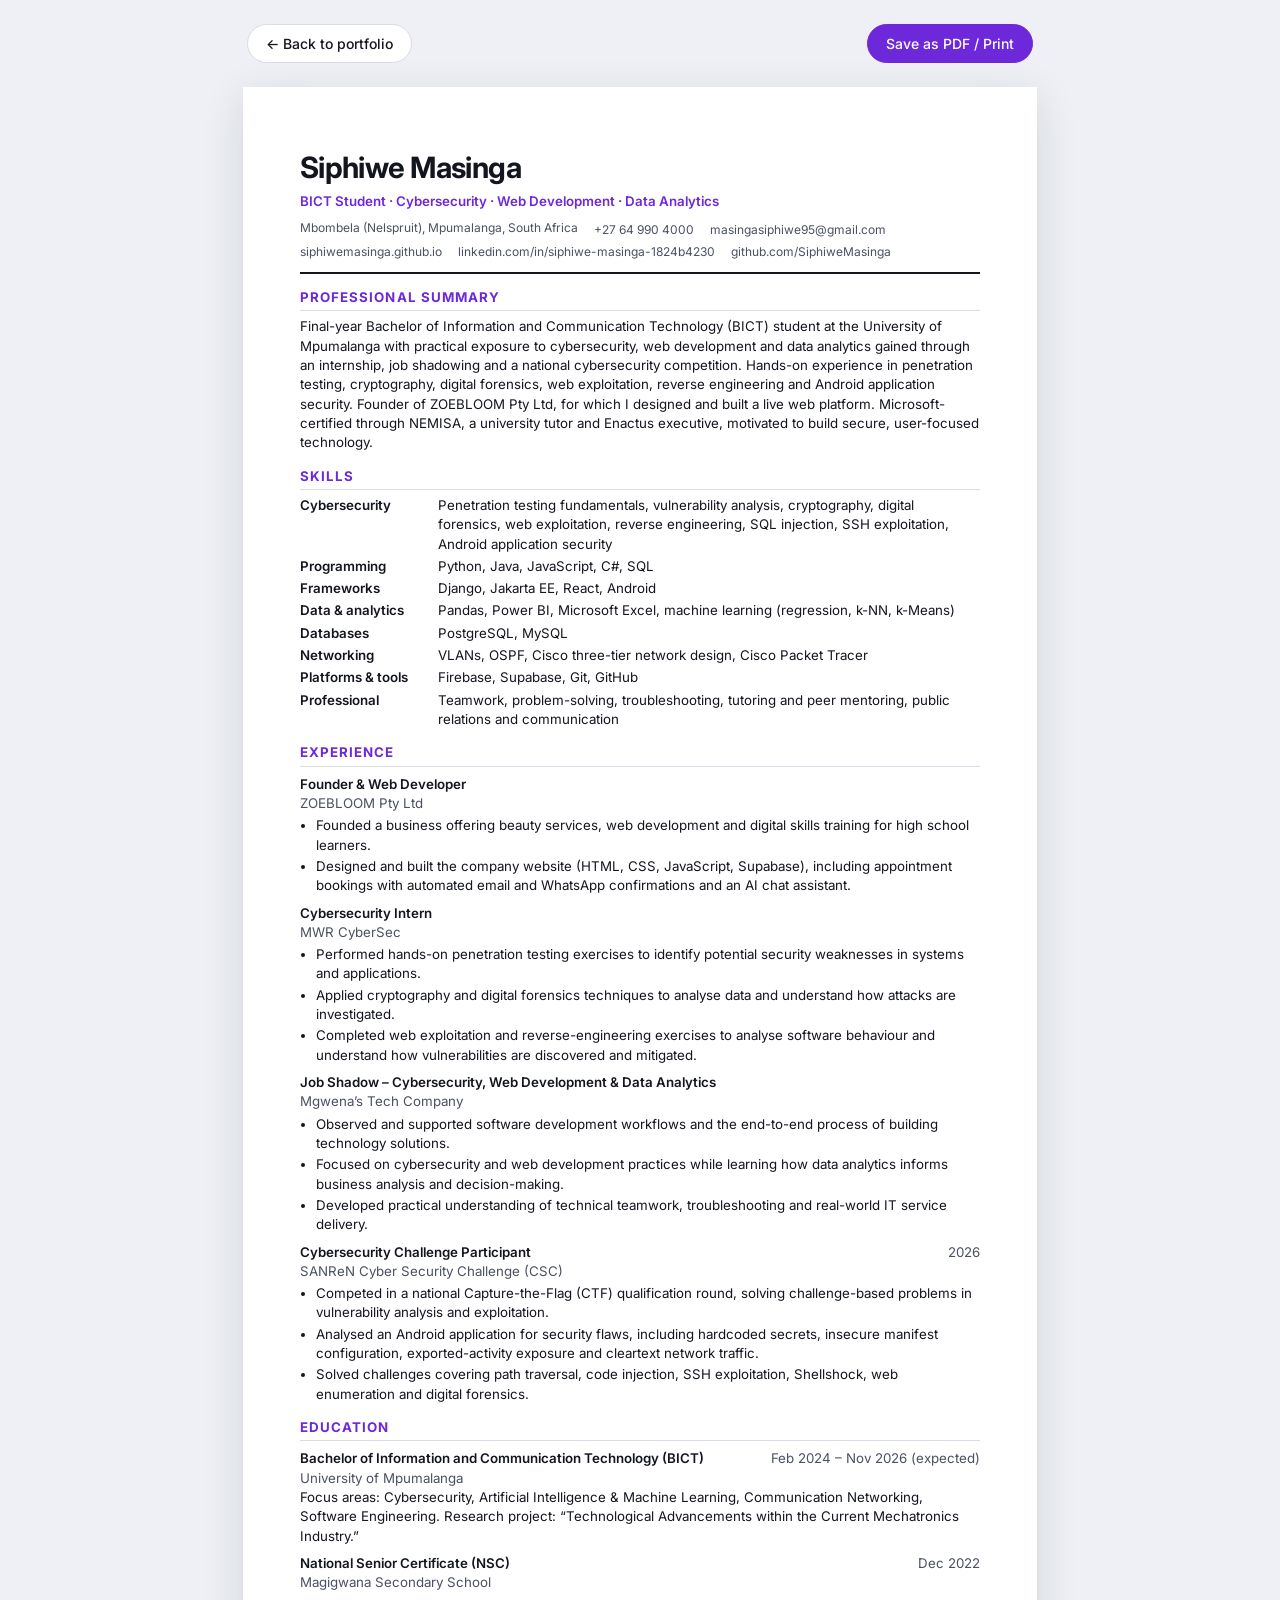
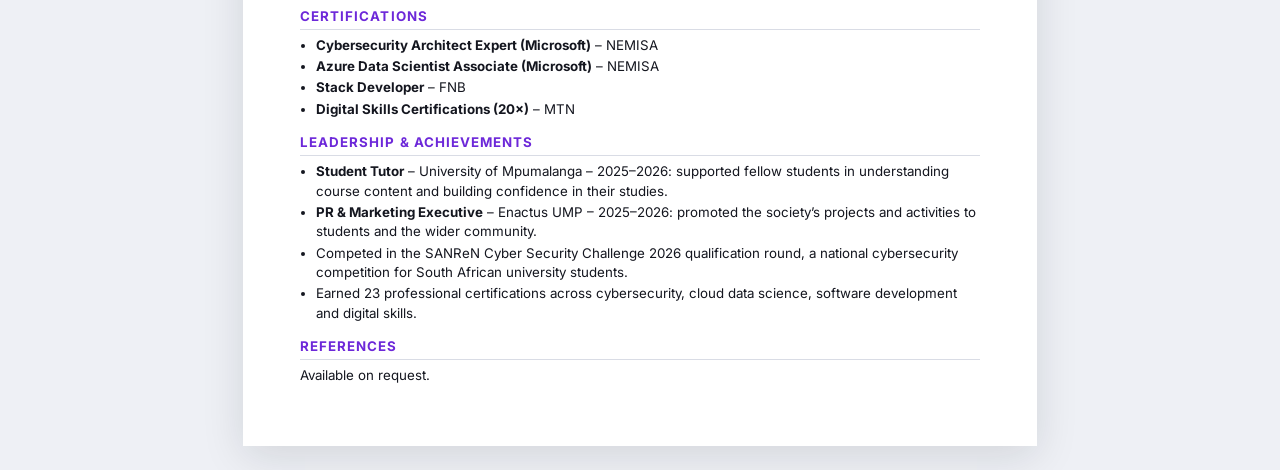
==== cv/index.html @ 830f12db "Add light/dark mode and recruiter-focused improvements - Light and dark themes with a header toggle;" ====
<!doctype html>
<html lang="en">
  <head>
    <meta charset="utf-8" />
    <meta name="viewport" content="width=device-width, initial-scale=1" />
    <title>Siphiwe Masinga — CV</title>
    <meta name="description" content="CV of Siphiwe Masinga — BICT student, cybersecurity and web development." />
    <link rel="icon" href="../images/favicon.svg" type="image/svg+xml" />
    <link rel="preconnect" href="https://fonts.googleapis.com" />
    <link rel="preconnect" href="https://fonts.gstatic.com" crossorigin />
    <link href="https://fonts.googleapis.com/css2?family=Inter:wght@400;500;600;700&display=swap" rel="stylesheet" />
    <style>
      @page {
        size: A4;
        margin: 14mm 15mm;
      }

      :root {
        --ink: #14161f;
        --muted: #4b5163;
        --accent: #6d28d9;
        --line: #d9dce5;
      }

      * {
        box-sizing: border-box;
      }

      body {
        margin: 0;
        background: #eef0f5;
        color: var(--ink);
        font: 10pt/1.45 "Inter", Arial, sans-serif;
      }

      .page {
        max-width: 210mm;
        margin: 24px auto;
        padding: 16mm 15mm;
        background: #fff;
        box-shadow: 0 10px 40px rgba(20, 22, 31, 0.12);
      }

      .toolbar {
        max-width: 210mm;
        margin: 24px auto 0;
        display: flex;
        justify-content: space-between;
        gap: 12px;
        padding: 0 4px;
      }

      .toolbar a,
      .toolbar button {
        padding: 10px 18px;
        border: 1px solid var(--line);
        border-radius: 30px;
        background: #fff;
        color: var(--ink);
        font: 500 14px "Inter", Arial, sans-serif;
        text-decoration: none;
        cursor: pointer;
      }

      .toolbar button {
        border-color: var(--accent);
        background: var(--accent);
        color: #fff;
      }

      header {
        padding-bottom: 12px;
        border-bottom: 2px solid var(--ink);
      }

      h1 {
        margin: 0;
        font-size: 22pt;
        letter-spacing: -0.02em;
      }

      .headline {
        margin: 2px 0 8px;
        color: var(--accent);
        font-weight: 600;
      }

      .contact {
        margin: 0;
        padding: 0;
        display: flex;
        flex-wrap: wrap;
        gap: 2px 16px;
        color: var(--muted);
        font-size: 9pt;
        list-style: none;
      }

      .contact a {
        color: inherit;
        text-decoration: none;
      }

      h2 {
        margin: 14px 0 6px;
        padding-bottom: 3px;
        border-bottom: 1px solid var(--line);
        color: var(--accent);
        font-size: 10pt;
        letter-spacing: 0.08em;
        text-transform: uppercase;
      }

      p {
        margin: 0;
      }

      ul {
        margin: 3px 0 0;
        padding-left: 16px;
      }

      li + li {
        margin-top: 2px;
      }

      .role {
        margin-top: 8px;
        break-inside: avoid;
      }

      .role-head {
        display: flex;
        justify-content: space-between;
        gap: 12px;
      }

      .role-head strong {
        font-weight: 600;
      }

      .role-head span {
        color: var(--muted);
        white-space: nowrap;
      }

      .org {
        color: var(--muted);
      }

      .skills {
        margin: 0;
        display: grid;
        grid-template-columns: 34mm 1fr;
        gap: 3px 10px;
      }

      .skills dt {
        font-weight: 600;
      }

      .skills dd {
        margin: 0;
      }

      @media print {
        body {
          background: #fff;
        }

        .toolbar {
          display: none;
        }

        .page {
          margin: 0;
          padding: 0;
          box-shadow: none;
        }
      }
    </style>
  </head>
  <body>
    <div class="toolbar">
      <a href="../">← Back to portfolio</a>
      <button type="button" onclick="window.print()">Save as PDF / Print</button>
    </div>

    <main class="page">
      <header>
        <h1>Siphiwe Masinga</h1>
        <p class="headline">BICT Student · Cybersecurity · Web Development · Data Analytics</p>
        <ul class="contact">
          <li>Mbombela (Nelspruit), Mpumalanga, South Africa</li>
          <li><a href="tel:+27649904000">+27 64 990 4000</a></li>
          <li><a href="mailto:masingasiphiwe95@gmail.com">masingasiphiwe95@gmail.com</a></li>
          <li><a href="https://siphiwemasinga.github.io/">siphiwemasinga.github.io</a></li>
          <li><a href="https://www.linkedin.com/in/siphiwe-masinga-1824b4230">linkedin.com/in/siphiwe-masinga-1824b4230</a></li>
          <li><a href="https://github.com/SiphiweMasinga">github.com/SiphiweMasinga</a></li>
        </ul>
      </header>

      <h2>Professional summary</h2>
      <p>
        Final-year Bachelor of Information and Communication Technology (BICT) student at the
        University of Mpumalanga with practical exposure to cybersecurity, web development and data
        analytics gained through an internship, job shadowing and a national cybersecurity
        competition. Hands-on experience in penetration testing, cryptography, digital forensics, web
        exploitation, reverse engineering and Android application security. Founder of ZOEBLOOM Pty
        Ltd, for which I designed and built a live web platform. Microsoft-certified through NEMISA,
        a university tutor and Enactus executive, motivated to build secure, user-focused technology.
      </p>

      <h2>Skills</h2>
      <dl class="skills">
        <dt>Cybersecurity</dt>
        <dd>Penetration testing fundamentals, vulnerability analysis, cryptography, digital forensics, web exploitation, reverse engineering, SQL injection, SSH exploitation, Android application security</dd>
        <dt>Programming</dt>
        <dd>Python, Java, JavaScript, C#, SQL</dd>
        <dt>Frameworks</dt>
        <dd>Django, Jakarta EE, React, Android</dd>
        <dt>Data &amp; analytics</dt>
        <dd>Pandas, Power BI, Microsoft Excel, machine learning (regression, k-NN, k-Means)</dd>
        <dt>Databases</dt>
        <dd>PostgreSQL, MySQL</dd>
        <dt>Networking</dt>
        <dd>VLANs, OSPF, Cisco three-tier network design, Cisco Packet Tracer</dd>
        <dt>Platforms &amp; tools</dt>
        <dd>Firebase, Supabase, Git, GitHub</dd>
        <dt>Professional</dt>
        <dd>Teamwork, problem-solving, troubleshooting, tutoring and peer mentoring, public relations and communication</dd>
      </dl>

      <h2>Experience</h2>
      <div class="role">
        <div class="role-head"><strong>Founder &amp; Web Developer</strong></div>
        <p class="org">ZOEBLOOM Pty Ltd</p>
        <ul>
          <li>Founded a business offering beauty services, web development and digital skills training for high school learners.</li>
          <li>Designed and built the company website (HTML, CSS, JavaScript, Supabase), including appointment bookings with automated email and WhatsApp confirmations and an AI chat assistant.</li>
        </ul>
      </div>
      <div class="role">
        <div class="role-head"><strong>Cybersecurity Intern</strong></div>
        <p class="org">MWR CyberSec</p>
        <ul>
          <li>Performed hands-on penetration testing exercises to identify potential security weaknesses in systems and applications.</li>
          <li>Applied cryptography and digital forensics techniques to analyse data and understand how attacks are investigated.</li>
          <li>Completed web exploitation and reverse-engineering exercises to analyse software behaviour and understand how vulnerabilities are discovered and mitigated.</li>
        </ul>
      </div>
      <div class="role">
        <div class="role-head"><strong>Job Shadow – Cybersecurity, Web Development &amp; Data Analytics</strong></div>
        <p class="org">Mgwena’s Tech Company</p>
        <ul>
          <li>Observed and supported software development workflows and the end-to-end process of building technology solutions.</li>
          <li>Focused on cybersecurity and web development practices while learning how data analytics informs business analysis and decision-making.</li>
          <li>Developed practical understanding of technical teamwork, troubleshooting and real-world IT service delivery.</li>
        </ul>
      </div>
      <div class="role">
        <div class="role-head"><strong>Cybersecurity Challenge Participant</strong><span>2026</span></div>
        <p class="org">SANReN Cyber Security Challenge (CSC)</p>
        <ul>
          <li>Competed in a national Capture-the-Flag (CTF) qualification round, solving challenge-based problems in vulnerability analysis and exploitation.</li>
          <li>Analysed an Android application for security flaws, including hardcoded secrets, insecure manifest configuration, exported-activity exposure and cleartext network traffic.</li>
          <li>Solved challenges covering path traversal, code injection, SSH exploitation, Shellshock, web enumeration and digital forensics.</li>
        </ul>
      </div>

      <h2>Education</h2>
      <div class="role">
        <div class="role-head"><strong>Bachelor of Information and Communication Technology (BICT)</strong><span>Feb 2024 – Nov 2026 (expected)</span></div>
        <p class="org">University of Mpumalanga</p>
        <p>
          Focus areas: Cybersecurity, Artificial Intelligence &amp; Machine Learning, Communication
          Networking, Software Engineering. Research project: “Technological Advancements within
          the Current Mechatronics Industry.”
        </p>
      </div>
      <div class="role">
        <div class="role-head"><strong>National Senior Certificate (NSC)</strong><span>Dec 2022</span></div>
        <p class="org">Magigwana Secondary School</p>
      </div>

      <h2>Certifications</h2>
      <ul>
        <li><strong>Cybersecurity Architect Expert (Microsoft)</strong> – NEMISA</li>
        <li><strong>Azure Data Scientist Associate (Microsoft)</strong> – NEMISA</li>
        <li><strong>Stack Developer</strong> – FNB</li>
        <li><strong>Digital Skills Certifications (20×)</strong> – MTN</li>
      </ul>

      <h2>Leadership &amp; achievements</h2>
      <ul>
        <li><strong>Student Tutor</strong> – University of Mpumalanga – 2025–2026: supported fellow students in understanding course content and building confidence in their studies.</li>
        <li><strong>PR &amp; Marketing Executive</strong> – Enactus UMP – 2025–2026: promoted the society’s projects and activities to students and the wider community.</li>
        <li>Competed in the SANReN Cyber Security Challenge 2026 qualification round, a national cybersecurity competition for South African university students.</li>
        <li>Earned 23 professional certifications across cybersecurity, cloud data science, software development and digital skills.</li>
      </ul>

      <h2>References</h2>
      <p>Available on request.</p>
    </main>
  </body>
</html>
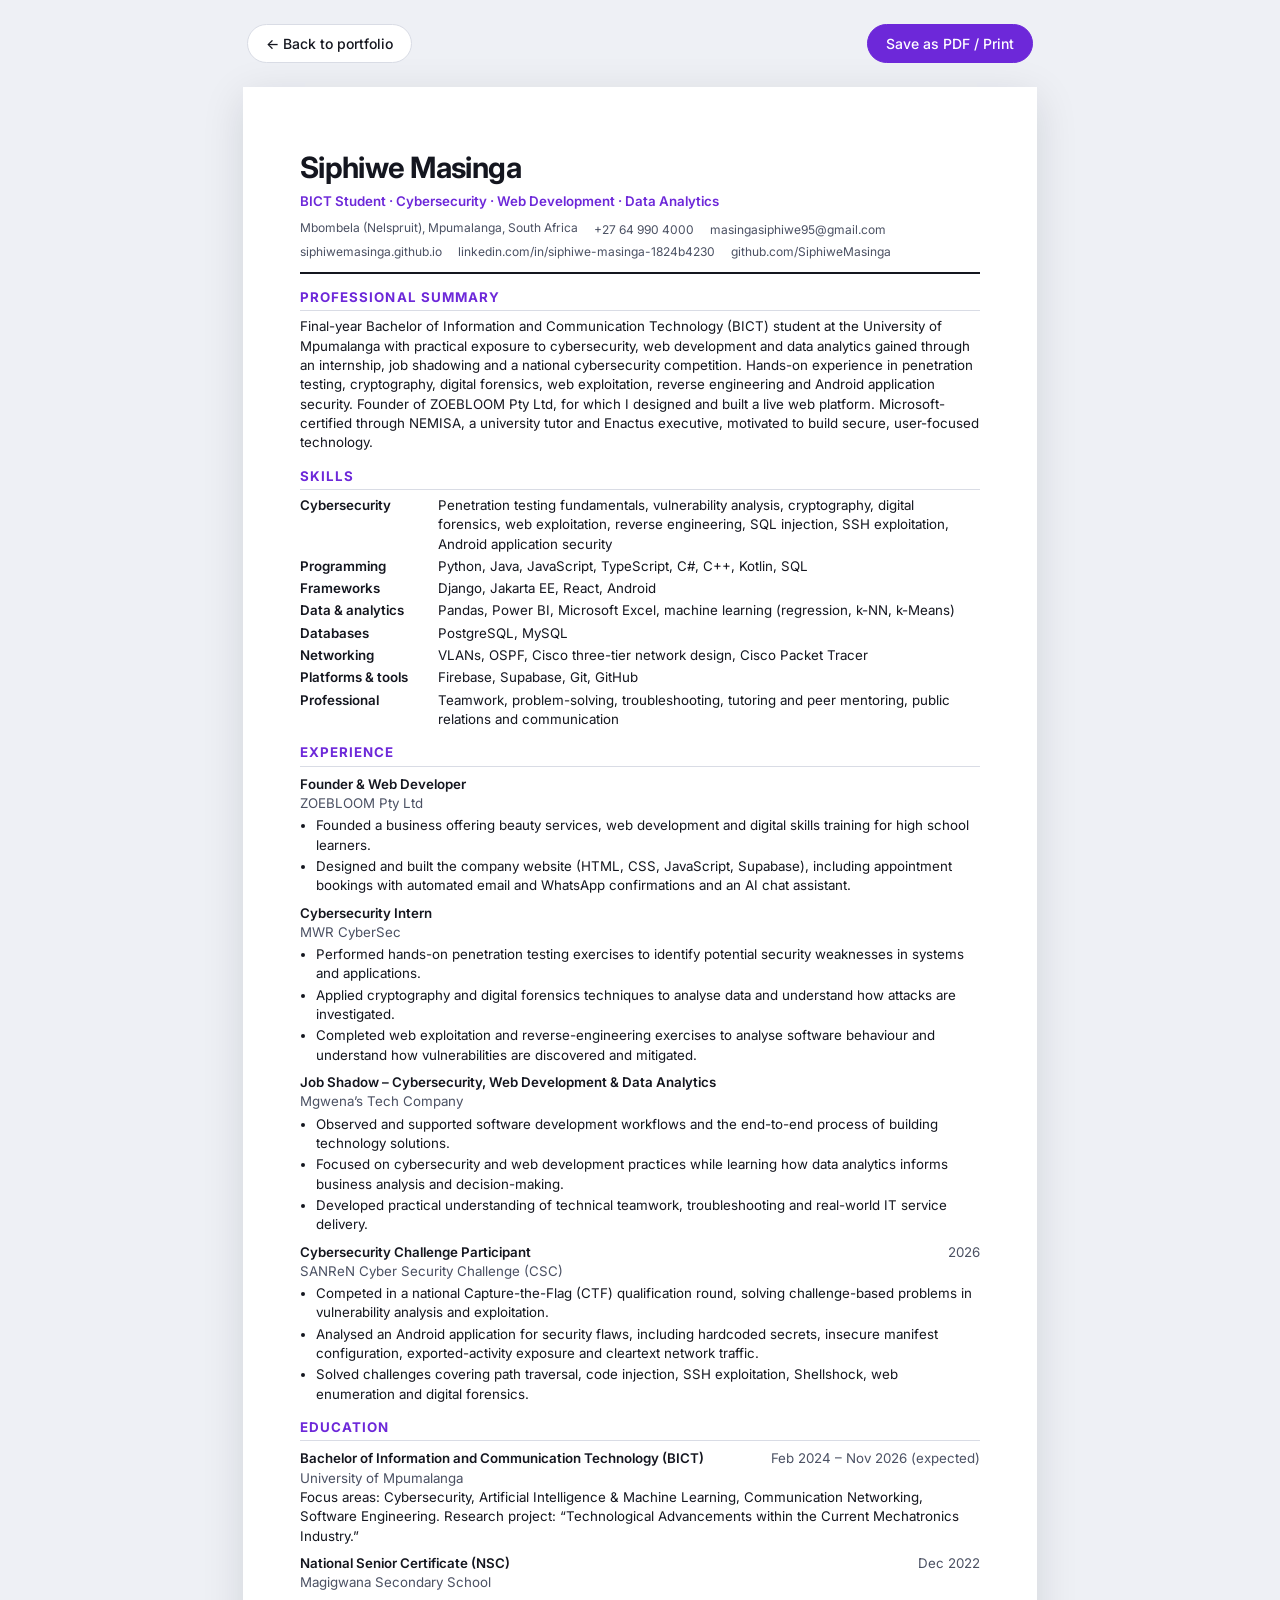
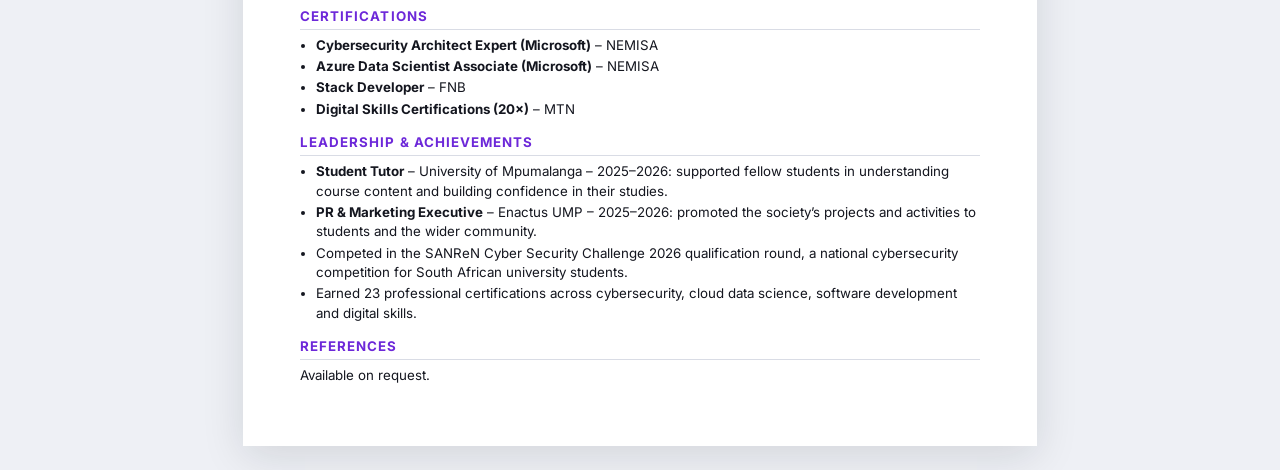
==== commit 302db8fb: "Add Kotlin, TypeScript and C++, and link certificates to LinkedIn - 3D logos for TypeScript, C++ and" ====
--- a/cv/index.html
+++ b/cv/index.html
@@ -216,7 +216,7 @@
         <dt>Cybersecurity</dt>
         <dd>Penetration testing fundamentals, vulnerability analysis, cryptography, digital forensics, web exploitation, reverse engineering, SQL injection, SSH exploitation, Android application security</dd>
         <dt>Programming</dt>
-        <dd>Python, Java, JavaScript, C#, SQL</dd>
+        <dd>Python, Java, JavaScript, TypeScript, C#, C++, Kotlin, SQL</dd>
         <dt>Frameworks</dt>
         <dd>Django, Jakarta EE, React, Android</dd>
         <dt>Data &amp; analytics</dt>
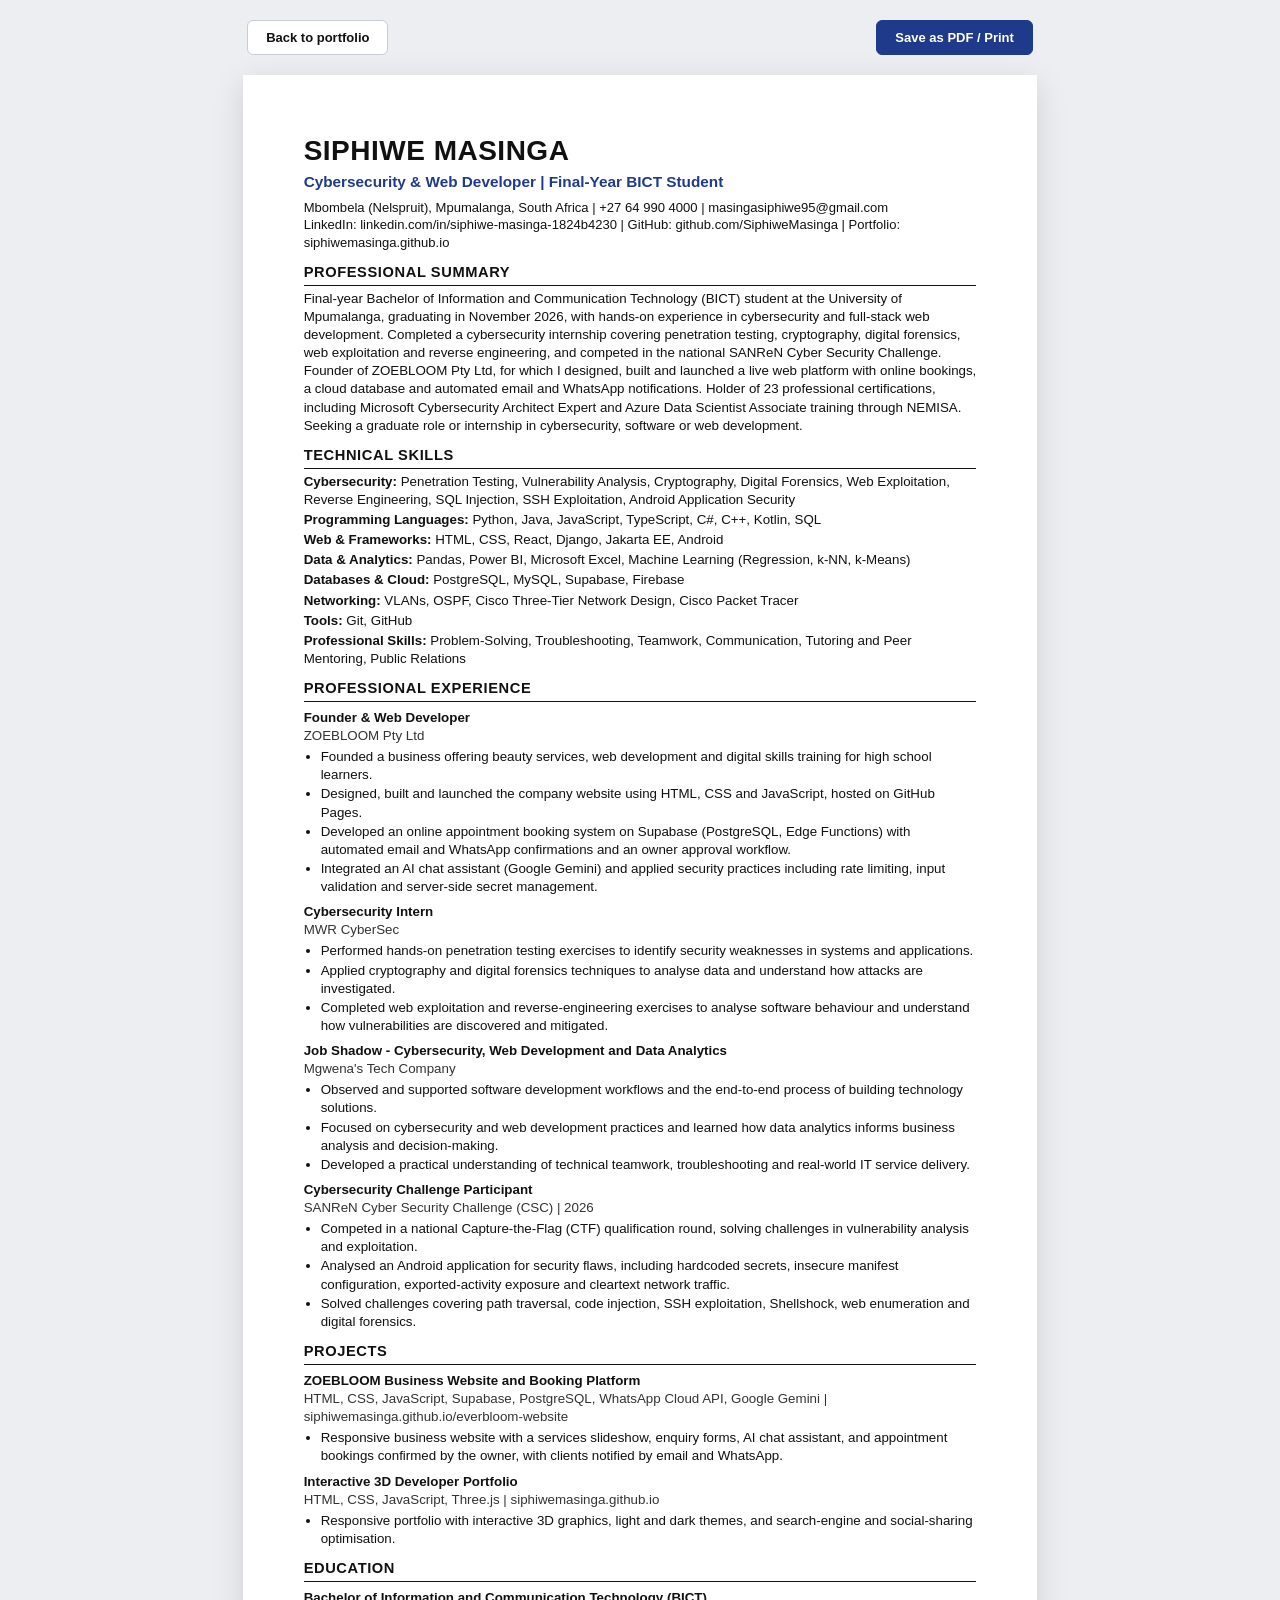
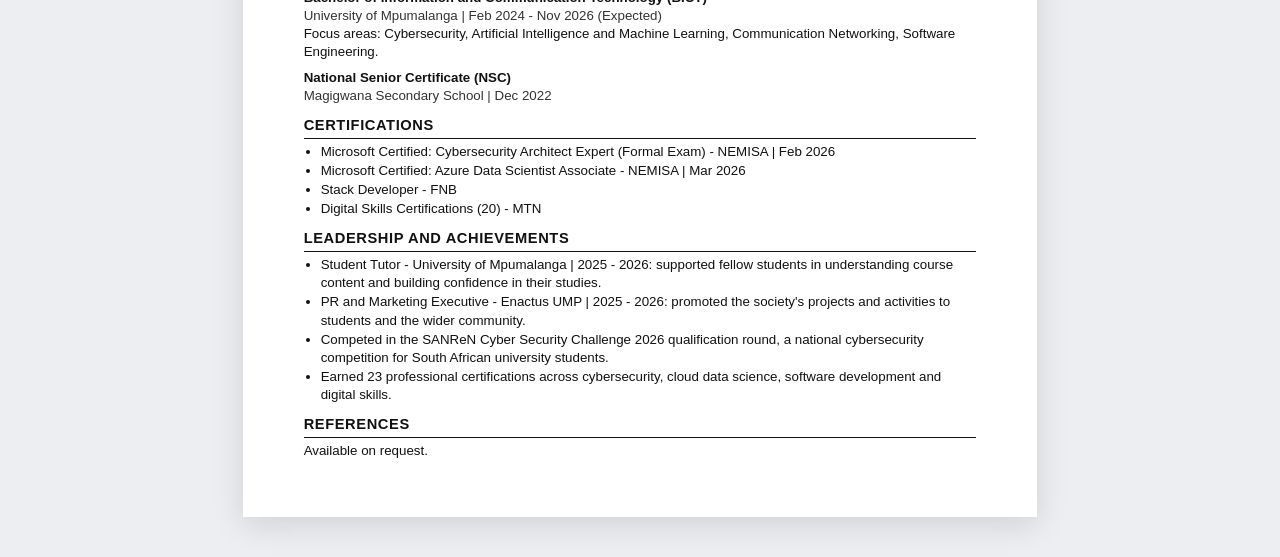
==== commit 13818335: "Rebuild the CV as a professional, ATS-friendly document Single-column layout with standard headings " ====
--- a/cv/index.html
+++ b/cv/index.html
@@ -3,23 +3,21 @@
   <head>
     <meta charset="utf-8" />
     <meta name="viewport" content="width=device-width, initial-scale=1" />
-    <title>Siphiwe Masinga — CV</title>
-    <meta name="description" content="CV of Siphiwe Masinga — BICT student, cybersecurity and web development." />
+    <title>Siphiwe Masinga - CV</title>
+    <meta name="author" content="Siphiwe Masinga" />
+    <meta
+      name="description"
+      content="CV of Siphiwe Masinga - final-year BICT student, cybersecurity and web developer, Mbombela, South Africa."
+    />
     <link rel="icon" href="../images/favicon.svg" type="image/svg+xml" />
-    <link rel="preconnect" href="https://fonts.googleapis.com" />
-    <link rel="preconnect" href="https://fonts.gstatic.com" crossorigin />
-    <link href="https://fonts.googleapis.com/css2?family=Inter:wght@400;500;600;700&display=swap" rel="stylesheet" />
+    <!--
+      ATS-friendly layout: a single column of real text, standard section headings, a standard
+      font, no tables, icons or images, and contact details in the body rather than a header.
+    -->
     <style>
       @page {
         size: A4;
-        margin: 14mm 15mm;
-      }
-
-      :root {
-        --ink: #14161f;
-        --muted: #4b5163;
-        --accent: #6d28d9;
-        --line: #d9dce5;
+        margin: 13mm 15mm;
       }
 
       * {
@@ -28,72 +26,63 @@
 
       body {
         margin: 0;
-        background: #eef0f5;
-        color: var(--ink);
-        font: 10pt/1.45 "Inter", Arial, sans-serif;
+        background: #eceef2;
+        color: #111;
+        font: 10pt/1.36 Arial, Helvetica, sans-serif;
       }
 
       .page {
         max-width: 210mm;
-        margin: 24px auto;
-        padding: 16mm 15mm;
+        margin: 20px auto 40px;
+        padding: 15mm 16mm;
         background: #fff;
-        box-shadow: 0 10px 40px rgba(20, 22, 31, 0.12);
+        box-shadow: 0 8px 30px rgba(0, 0, 0, 0.12);
       }
 
       .toolbar {
         max-width: 210mm;
-        margin: 24px auto 0;
+        margin: 20px auto 0;
+        padding: 0 4px;
         display: flex;
         justify-content: space-between;
         gap: 12px;
-        padding: 0 4px;
+        font-family: Arial, Helvetica, sans-serif;
       }
 
       .toolbar a,
       .toolbar button {
-        padding: 10px 18px;
-        border: 1px solid var(--line);
-        border-radius: 30px;
+        padding: 9px 18px;
+        border: 1px solid #c9ccd4;
+        border-radius: 6px;
         background: #fff;
-        color: var(--ink);
-        font: 500 14px "Inter", Arial, sans-serif;
+        color: #111;
+        font: 600 13px Arial, Helvetica, sans-serif;
         text-decoration: none;
         cursor: pointer;
       }
 
       .toolbar button {
-        border-color: var(--accent);
-        background: var(--accent);
+        border-color: #1f3a8a;
+        background: #1f3a8a;
         color: #fff;
       }
 
-      header {
-        padding-bottom: 12px;
-        border-bottom: 2px solid var(--ink);
-      }
-
       h1 {
         margin: 0;
-        font-size: 22pt;
-        letter-spacing: -0.02em;
-      }
-
-      .headline {
-        margin: 2px 0 8px;
-        color: var(--accent);
-        font-weight: 600;
+        font-size: 21pt;
+        letter-spacing: 0.5px;
+      }
+
+      .title {
+        margin: 2px 0 6px;
+        font-size: 11.5pt;
+        font-weight: bold;
+        color: #1f3a8a;
       }
 
       .contact {
         margin: 0;
-        padding: 0;
-        display: flex;
-        flex-wrap: wrap;
-        gap: 2px 16px;
-        color: var(--muted);
-        font-size: 9pt;
-        list-style: none;
+        font-size: 9.8pt;
       }
 
       .contact a {
@@ -102,13 +91,19 @@
       }
 
       h2 {
-        margin: 14px 0 6px;
-        padding-bottom: 3px;
-        border-bottom: 1px solid var(--line);
-        color: var(--accent);
+        margin: 11px 0 4px;
+        break-after: avoid;
+        padding-bottom: 2px;
+        border-bottom: 1.2px solid #111;
+        font-size: 11pt;
+        letter-spacing: 0.6px;
+        text-transform: uppercase;
+      }
+
+      h3 {
+        margin: 0;
         font-size: 10pt;
-        letter-spacing: 0.08em;
-        text-transform: uppercase;
+        break-after: avoid;
       }
 
       p {
@@ -117,50 +112,25 @@
 
       ul {
         margin: 3px 0 0;
-        padding-left: 16px;
-      }
-
-      li + li {
+        padding-left: 17px;
+      }
+
+      li {
+        margin-top: 1px;
+        break-inside: avoid;
+      }
+
+      .entry {
+        margin-top: 7px;
+      }
+
+      .entry-meta {
+        color: #333;
+        break-after: avoid;
+      }
+
+      .skills p {
         margin-top: 2px;
-      }
-
-      .role {
-        margin-top: 8px;
-        break-inside: avoid;
-      }
-
-      .role-head {
-        display: flex;
-        justify-content: space-between;
-        gap: 12px;
-      }
-
-      .role-head strong {
-        font-weight: 600;
-      }
-
-      .role-head span {
-        color: var(--muted);
-        white-space: nowrap;
-      }
-
-      .org {
-        color: var(--muted);
-      }
-
-      .skills {
-        margin: 0;
-        display: grid;
-        grid-template-columns: 34mm 1fr;
-        gap: 3px 10px;
-      }
-
-      .skills dt {
-        font-weight: 600;
-      }
-
-      .skills dd {
-        margin: 0;
       }
 
       @media print {
@@ -182,125 +152,143 @@
   </head>
   <body>
     <div class="toolbar">
-      <a href="../">← Back to portfolio</a>
+      <a href="../">Back to portfolio</a>
       <button type="button" onclick="window.print()">Save as PDF / Print</button>
     </div>
 
     <main class="page">
-      <header>
-        <h1>Siphiwe Masinga</h1>
-        <p class="headline">BICT Student · Cybersecurity · Web Development · Data Analytics</p>
-        <ul class="contact">
-          <li>Mbombela (Nelspruit), Mpumalanga, South Africa</li>
-          <li><a href="tel:+27649904000">+27 64 990 4000</a></li>
-          <li><a href="mailto:masingasiphiwe95@gmail.com">masingasiphiwe95@gmail.com</a></li>
-          <li><a href="https://siphiwemasinga.github.io/">siphiwemasinga.github.io</a></li>
-          <li><a href="https://www.linkedin.com/in/siphiwe-masinga-1824b4230">linkedin.com/in/siphiwe-masinga-1824b4230</a></li>
-          <li><a href="https://github.com/SiphiweMasinga">github.com/SiphiweMasinga</a></li>
-        </ul>
-      </header>
-
-      <h2>Professional summary</h2>
+      <h1>SIPHIWE MASINGA</h1>
+      <p class="title">Cybersecurity &amp; Web Developer | Final-Year BICT Student</p>
+      <p class="contact">
+        Mbombela (Nelspruit), Mpumalanga, South Africa | +27 64 990 4000 |
+        <a href="mailto:masingasiphiwe95@gmail.com">masingasiphiwe95@gmail.com</a>
+      </p>
+      <p class="contact">
+        LinkedIn: <a href="https://www.linkedin.com/in/siphiwe-masinga-1824b4230">linkedin.com/in/siphiwe-masinga-1824b4230</a> |
+        GitHub: <a href="https://github.com/SiphiweMasinga">github.com/SiphiweMasinga</a> |
+        Portfolio: <a href="https://siphiwemasinga.github.io/">siphiwemasinga.github.io</a>
+      </p>
+
+      <h2>Professional Summary</h2>
       <p>
         Final-year Bachelor of Information and Communication Technology (BICT) student at the
-        University of Mpumalanga with practical exposure to cybersecurity, web development and data
-        analytics gained through an internship, job shadowing and a national cybersecurity
-        competition. Hands-on experience in penetration testing, cryptography, digital forensics, web
-        exploitation, reverse engineering and Android application security. Founder of ZOEBLOOM Pty
-        Ltd, for which I designed and built a live web platform. Microsoft-certified through NEMISA,
-        a university tutor and Enactus executive, motivated to build secure, user-focused technology.
+        University of Mpumalanga, graduating in November 2026, with hands-on experience in
+        cybersecurity and full-stack web development. Completed a cybersecurity internship
+        covering penetration testing, cryptography, digital forensics, web exploitation and
+        reverse engineering, and competed in the national SANReN Cyber Security Challenge.
+        Founder of ZOEBLOOM Pty Ltd, for which I designed, built and launched a live web platform
+        with online bookings, a cloud database and automated email and WhatsApp notifications.
+        Holder of 23 professional certifications, including Microsoft Cybersecurity Architect
+        Expert and Azure Data Scientist Associate training through NEMISA. Seeking a graduate role
+        or internship in cybersecurity, software or web development.
       </p>
 
-      <h2>Skills</h2>
-      <dl class="skills">
-        <dt>Cybersecurity</dt>
-        <dd>Penetration testing fundamentals, vulnerability analysis, cryptography, digital forensics, web exploitation, reverse engineering, SQL injection, SSH exploitation, Android application security</dd>
-        <dt>Programming</dt>
-        <dd>Python, Java, JavaScript, TypeScript, C#, C++, Kotlin, SQL</dd>
-        <dt>Frameworks</dt>
-        <dd>Django, Jakarta EE, React, Android</dd>
-        <dt>Data &amp; analytics</dt>
-        <dd>Pandas, Power BI, Microsoft Excel, machine learning (regression, k-NN, k-Means)</dd>
-        <dt>Databases</dt>
-        <dd>PostgreSQL, MySQL</dd>
-        <dt>Networking</dt>
-        <dd>VLANs, OSPF, Cisco three-tier network design, Cisco Packet Tracer</dd>
-        <dt>Platforms &amp; tools</dt>
-        <dd>Firebase, Supabase, Git, GitHub</dd>
-        <dt>Professional</dt>
-        <dd>Teamwork, problem-solving, troubleshooting, tutoring and peer mentoring, public relations and communication</dd>
-      </dl>
-
-      <h2>Experience</h2>
-      <div class="role">
-        <div class="role-head"><strong>Founder &amp; Web Developer</strong></div>
-        <p class="org">ZOEBLOOM Pty Ltd</p>
+      <h2>Technical Skills</h2>
+      <div class="skills">
+        <p><strong>Cybersecurity:</strong> Penetration Testing, Vulnerability Analysis, Cryptography, Digital Forensics, Web Exploitation, Reverse Engineering, SQL Injection, SSH Exploitation, Android Application Security</p>
+        <p><strong>Programming Languages:</strong> Python, Java, JavaScript, TypeScript, C#, C++, Kotlin, SQL</p>
+        <p><strong>Web &amp; Frameworks:</strong> HTML, CSS, React, Django, Jakarta EE, Android</p>
+        <p><strong>Data &amp; Analytics:</strong> Pandas, Power BI, Microsoft Excel, Machine Learning (Regression, k-NN, k-Means)</p>
+        <p><strong>Databases &amp; Cloud:</strong> PostgreSQL, MySQL, Supabase, Firebase</p>
+        <p><strong>Networking:</strong> VLANs, OSPF, Cisco Three-Tier Network Design, Cisco Packet Tracer</p>
+        <p><strong>Tools:</strong> Git, GitHub</p>
+        <p><strong>Professional Skills:</strong> Problem-Solving, Troubleshooting, Teamwork, Communication, Tutoring and Peer Mentoring, Public Relations</p>
+      </div>
+
+      <h2>Professional Experience</h2>
+
+      <div class="entry">
+        <h3>Founder &amp; Web Developer</h3>
+        <p class="entry-meta">ZOEBLOOM Pty Ltd</p>
         <ul>
           <li>Founded a business offering beauty services, web development and digital skills training for high school learners.</li>
-          <li>Designed and built the company website (HTML, CSS, JavaScript, Supabase), including appointment bookings with automated email and WhatsApp confirmations and an AI chat assistant.</li>
-        </ul>
-      </div>
-      <div class="role">
-        <div class="role-head"><strong>Cybersecurity Intern</strong></div>
-        <p class="org">MWR CyberSec</p>
-        <ul>
-          <li>Performed hands-on penetration testing exercises to identify potential security weaknesses in systems and applications.</li>
+          <li>Designed, built and launched the company website using HTML, CSS and JavaScript, hosted on GitHub Pages.</li>
+          <li>Developed an online appointment booking system on Supabase (PostgreSQL, Edge Functions) with automated email and WhatsApp confirmations and an owner approval workflow.</li>
+          <li>Integrated an AI chat assistant (Google Gemini) and applied security practices including rate limiting, input validation and server-side secret management.</li>
+        </ul>
+      </div>
+
+      <div class="entry">
+        <h3>Cybersecurity Intern</h3>
+        <p class="entry-meta">MWR CyberSec</p>
+        <ul>
+          <li>Performed hands-on penetration testing exercises to identify security weaknesses in systems and applications.</li>
           <li>Applied cryptography and digital forensics techniques to analyse data and understand how attacks are investigated.</li>
           <li>Completed web exploitation and reverse-engineering exercises to analyse software behaviour and understand how vulnerabilities are discovered and mitigated.</li>
         </ul>
       </div>
-      <div class="role">
-        <div class="role-head"><strong>Job Shadow – Cybersecurity, Web Development &amp; Data Analytics</strong></div>
-        <p class="org">Mgwena’s Tech Company</p>
+
+      <div class="entry">
+        <h3>Job Shadow - Cybersecurity, Web Development and Data Analytics</h3>
+        <p class="entry-meta">Mgwena's Tech Company</p>
         <ul>
           <li>Observed and supported software development workflows and the end-to-end process of building technology solutions.</li>
-          <li>Focused on cybersecurity and web development practices while learning how data analytics informs business analysis and decision-making.</li>
-          <li>Developed practical understanding of technical teamwork, troubleshooting and real-world IT service delivery.</li>
-        </ul>
-      </div>
-      <div class="role">
-        <div class="role-head"><strong>Cybersecurity Challenge Participant</strong><span>2026</span></div>
-        <p class="org">SANReN Cyber Security Challenge (CSC)</p>
-        <ul>
-          <li>Competed in a national Capture-the-Flag (CTF) qualification round, solving challenge-based problems in vulnerability analysis and exploitation.</li>
+          <li>Focused on cybersecurity and web development practices and learned how data analytics informs business analysis and decision-making.</li>
+          <li>Developed a practical understanding of technical teamwork, troubleshooting and real-world IT service delivery.</li>
+        </ul>
+      </div>
+
+      <div class="entry">
+        <h3>Cybersecurity Challenge Participant</h3>
+        <p class="entry-meta">SANReN Cyber Security Challenge (CSC) | 2026</p>
+        <ul>
+          <li>Competed in a national Capture-the-Flag (CTF) qualification round, solving challenges in vulnerability analysis and exploitation.</li>
           <li>Analysed an Android application for security flaws, including hardcoded secrets, insecure manifest configuration, exported-activity exposure and cleartext network traffic.</li>
           <li>Solved challenges covering path traversal, code injection, SSH exploitation, Shellshock, web enumeration and digital forensics.</li>
         </ul>
       </div>
 
+      <h2>Projects</h2>
+
+      <div class="entry">
+        <h3>ZOEBLOOM Business Website and Booking Platform</h3>
+        <p class="entry-meta">HTML, CSS, JavaScript, Supabase, PostgreSQL, WhatsApp Cloud API, Google Gemini | siphiwemasinga.github.io/everbloom-website</p>
+        <ul>
+          <li>Responsive business website with a services slideshow, enquiry forms, AI chat assistant, and appointment bookings confirmed by the owner, with clients notified by email and WhatsApp.</li>
+        </ul>
+      </div>
+
+      <div class="entry">
+        <h3>Interactive 3D Developer Portfolio</h3>
+        <p class="entry-meta">HTML, CSS, JavaScript, Three.js | siphiwemasinga.github.io</p>
+        <ul>
+          <li>Responsive portfolio with interactive 3D graphics, light and dark themes, and search-engine and social-sharing optimisation.</li>
+        </ul>
+      </div>
+
       <h2>Education</h2>
-      <div class="role">
-        <div class="role-head"><strong>Bachelor of Information and Communication Technology (BICT)</strong><span>Feb 2024 – Nov 2026 (expected)</span></div>
-        <p class="org">University of Mpumalanga</p>
-        <p>
-          Focus areas: Cybersecurity, Artificial Intelligence &amp; Machine Learning, Communication
-          Networking, Software Engineering. Research project: “Technological Advancements within
-          the Current Mechatronics Industry.”
-        </p>
-      </div>
-      <div class="role">
-        <div class="role-head"><strong>National Senior Certificate (NSC)</strong><span>Dec 2022</span></div>
-        <p class="org">Magigwana Secondary School</p>
+
+      <div class="entry">
+        <h3>Bachelor of Information and Communication Technology (BICT)</h3>
+        <p class="entry-meta">University of Mpumalanga | Feb 2024 - Nov 2026 (Expected)</p>
+        <p>Focus areas: Cybersecurity, Artificial Intelligence and Machine Learning, Communication Networking, Software Engineering.</p>
+      </div>
+
+      <div class="entry">
+        <h3>National Senior Certificate (NSC)</h3>
+        <p class="entry-meta">Magigwana Secondary School | Dec 2022</p>
       </div>
 
       <h2>Certifications</h2>
       <ul>
-        <li><strong>Cybersecurity Architect Expert (Microsoft)</strong> – NEMISA</li>
-        <li><strong>Azure Data Scientist Associate (Microsoft)</strong> – NEMISA</li>
-        <li><strong>Stack Developer</strong> – FNB</li>
-        <li><strong>Digital Skills Certifications (20×)</strong> – MTN</li>
+        <li>Microsoft Certified: Cybersecurity Architect Expert (Formal Exam) - NEMISA | Feb 2026</li>
+        <li>Microsoft Certified: Azure Data Scientist Associate - NEMISA | Mar 2026</li>
+        <li>Stack Developer - FNB</li>
+        <li>Digital Skills Certifications (20) - MTN</li>
       </ul>
 
-      <h2>Leadership &amp; achievements</h2>
+      <h2>Leadership and Achievements</h2>
       <ul>
-        <li><strong>Student Tutor</strong> – University of Mpumalanga – 2025–2026: supported fellow students in understanding course content and building confidence in their studies.</li>
-        <li><strong>PR &amp; Marketing Executive</strong> – Enactus UMP – 2025–2026: promoted the society’s projects and activities to students and the wider community.</li>
+        <li>Student Tutor - University of Mpumalanga | 2025 - 2026: supported fellow students in understanding course content and building confidence in their studies.</li>
+        <li>PR and Marketing Executive - Enactus UMP | 2025 - 2026: promoted the society's projects and activities to students and the wider community.</li>
         <li>Competed in the SANReN Cyber Security Challenge 2026 qualification round, a national cybersecurity competition for South African university students.</li>
         <li>Earned 23 professional certifications across cybersecurity, cloud data science, software development and digital skills.</li>
       </ul>
 
       <h2>References</h2>
-      <p>Available on request.</p>
+      <div class="references">
+        <p>Available on request.</p>
+      </div>
     </main>
   </body>
 </html>
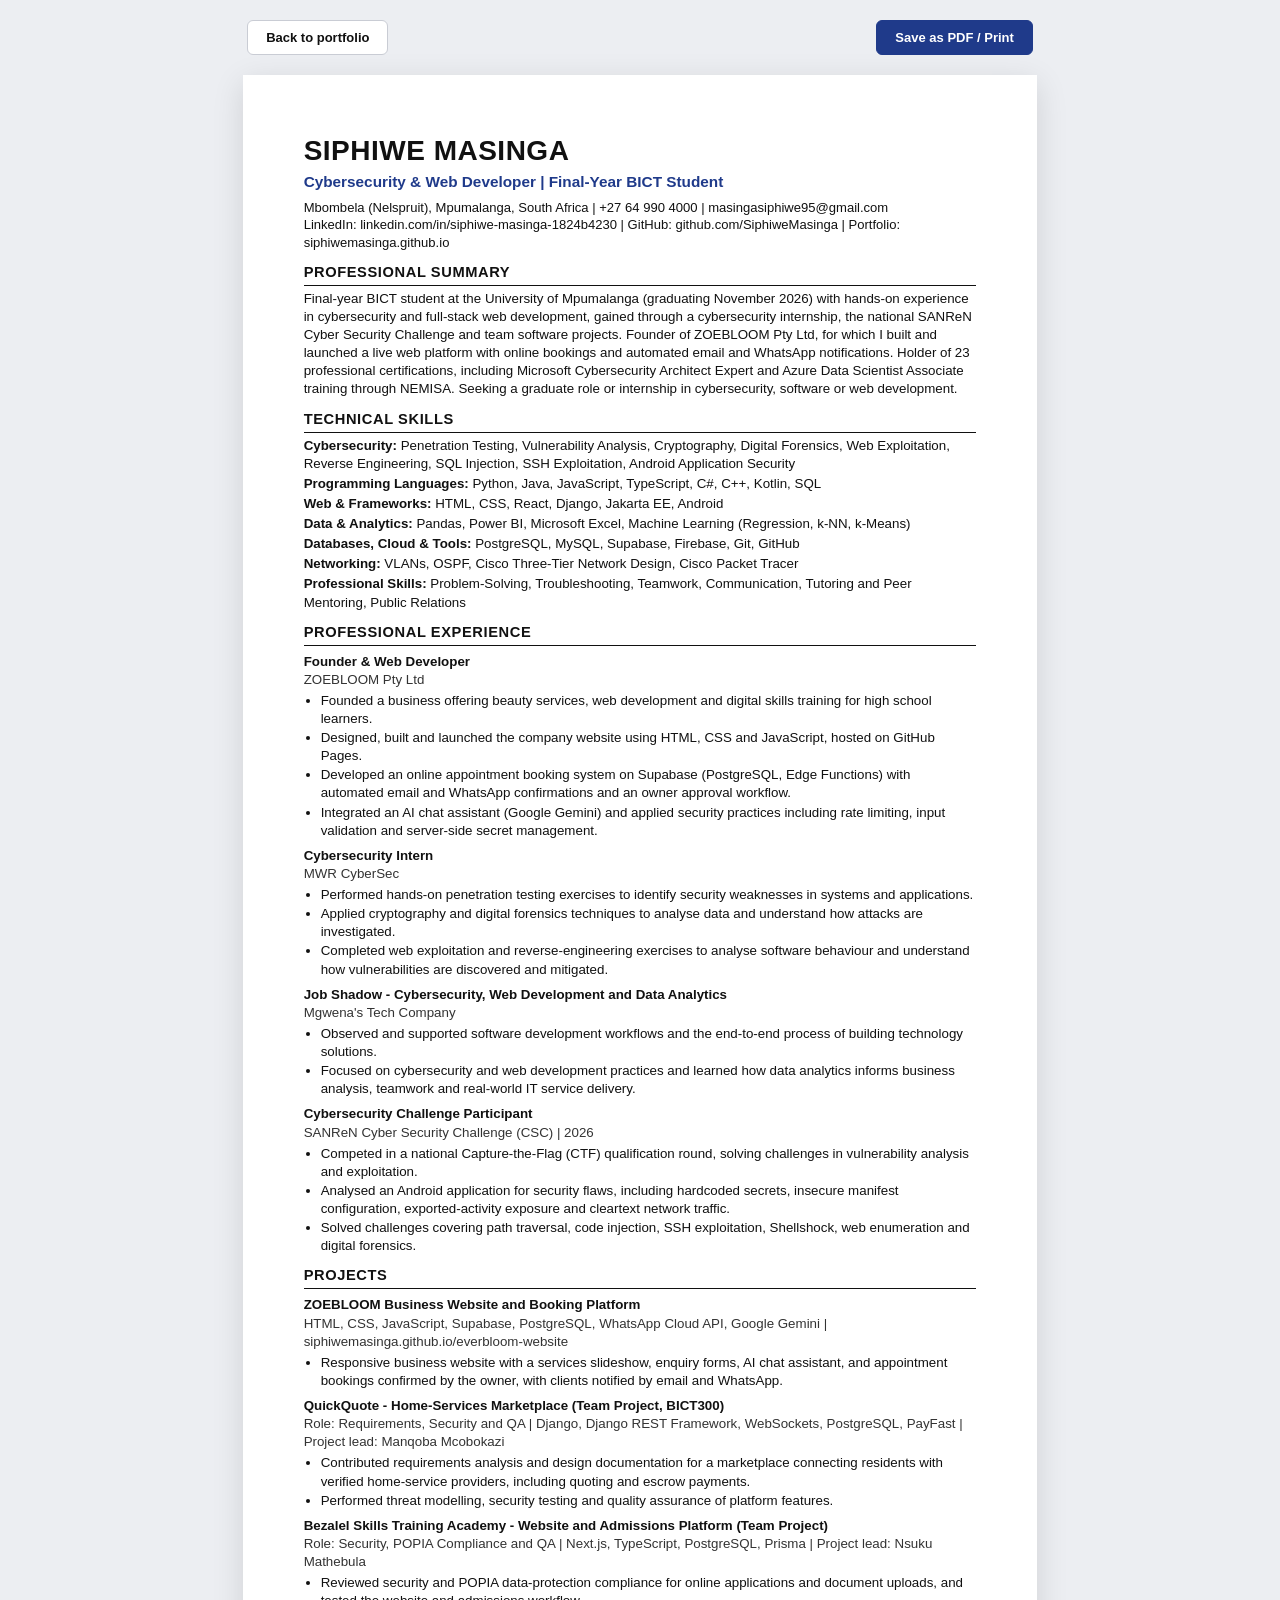
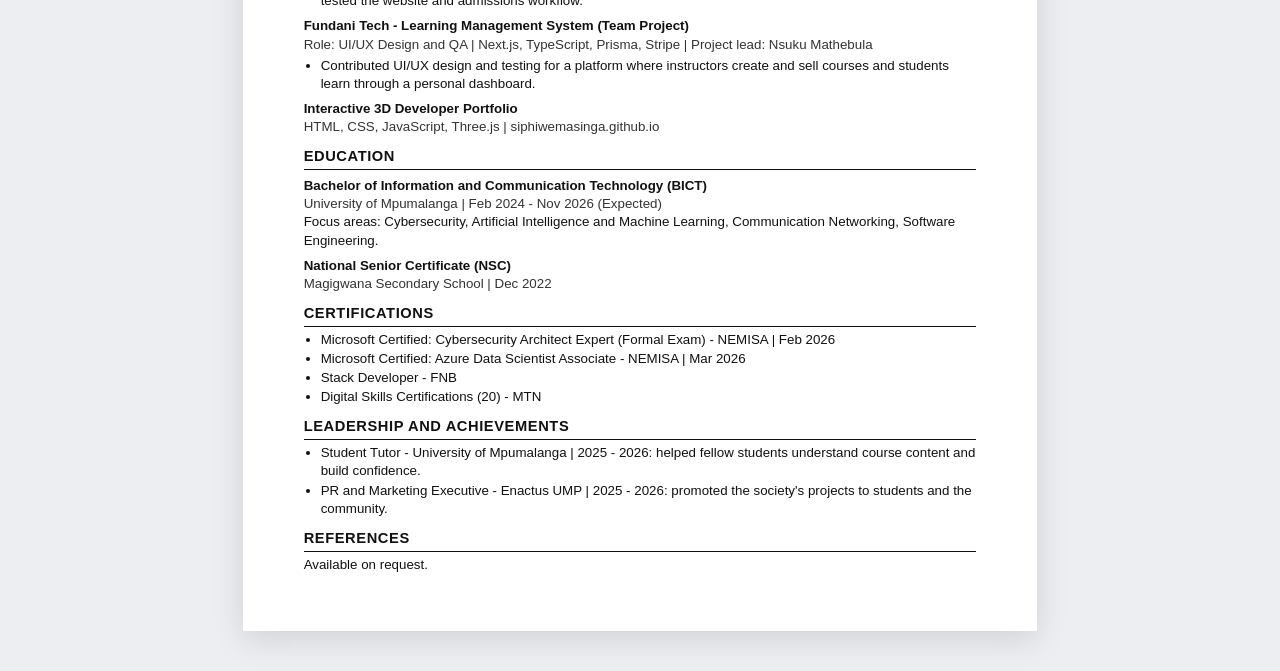
==== commit ecd34747: "Add team projects to the portfolio and CV List QuickQuote, Bezalel Skills Training Academy and Funda" ====
--- a/cv/index.html
+++ b/cv/index.html
@@ -17,7 +17,7 @@
     <style>
       @page {
         size: A4;
-        margin: 13mm 15mm;
+        margin: 12mm 15mm;
       }
 
       * {
@@ -171,16 +171,14 @@
 
       <h2>Professional Summary</h2>
       <p>
-        Final-year Bachelor of Information and Communication Technology (BICT) student at the
-        University of Mpumalanga, graduating in November 2026, with hands-on experience in
-        cybersecurity and full-stack web development. Completed a cybersecurity internship
-        covering penetration testing, cryptography, digital forensics, web exploitation and
-        reverse engineering, and competed in the national SANReN Cyber Security Challenge.
-        Founder of ZOEBLOOM Pty Ltd, for which I designed, built and launched a live web platform
-        with online bookings, a cloud database and automated email and WhatsApp notifications.
-        Holder of 23 professional certifications, including Microsoft Cybersecurity Architect
-        Expert and Azure Data Scientist Associate training through NEMISA. Seeking a graduate role
-        or internship in cybersecurity, software or web development.
+        Final-year BICT student at the University of Mpumalanga (graduating November 2026) with
+        hands-on experience in cybersecurity and full-stack web development, gained through a
+        cybersecurity internship, the national SANReN Cyber Security Challenge and team software
+        projects. Founder of ZOEBLOOM Pty Ltd, for which I built and launched a live web platform with
+        online bookings and automated email and WhatsApp notifications. Holder of 23 professional
+        certifications, including Microsoft Cybersecurity Architect Expert and Azure Data Scientist
+        Associate training through NEMISA. Seeking a graduate role or internship in cybersecurity,
+        software or web development.
       </p>
 
       <h2>Technical Skills</h2>
@@ -189,9 +187,8 @@
         <p><strong>Programming Languages:</strong> Python, Java, JavaScript, TypeScript, C#, C++, Kotlin, SQL</p>
         <p><strong>Web &amp; Frameworks:</strong> HTML, CSS, React, Django, Jakarta EE, Android</p>
         <p><strong>Data &amp; Analytics:</strong> Pandas, Power BI, Microsoft Excel, Machine Learning (Regression, k-NN, k-Means)</p>
-        <p><strong>Databases &amp; Cloud:</strong> PostgreSQL, MySQL, Supabase, Firebase</p>
+        <p><strong>Databases, Cloud &amp; Tools:</strong> PostgreSQL, MySQL, Supabase, Firebase, Git, GitHub</p>
         <p><strong>Networking:</strong> VLANs, OSPF, Cisco Three-Tier Network Design, Cisco Packet Tracer</p>
-        <p><strong>Tools:</strong> Git, GitHub</p>
         <p><strong>Professional Skills:</strong> Problem-Solving, Troubleshooting, Teamwork, Communication, Tutoring and Peer Mentoring, Public Relations</p>
       </div>
 
@@ -223,8 +220,7 @@
         <p class="entry-meta">Mgwena's Tech Company</p>
         <ul>
           <li>Observed and supported software development workflows and the end-to-end process of building technology solutions.</li>
-          <li>Focused on cybersecurity and web development practices and learned how data analytics informs business analysis and decision-making.</li>
-          <li>Developed a practical understanding of technical teamwork, troubleshooting and real-world IT service delivery.</li>
+          <li>Focused on cybersecurity and web development practices and learned how data analytics informs business analysis, teamwork and real-world IT service delivery.</li>
         </ul>
       </div>
 
@@ -249,11 +245,33 @@
       </div>
 
       <div class="entry">
+        <h3>QuickQuote - Home-Services Marketplace (Team Project, BICT300)</h3>
+        <p class="entry-meta">Role: Requirements, Security and QA | Django, Django REST Framework, WebSockets, PostgreSQL, PayFast | Project lead: Manqoba Mcobokazi</p>
+        <ul>
+          <li>Contributed requirements analysis and design documentation for a marketplace connecting residents with verified home-service providers, including quoting and escrow payments.</li>
+          <li>Performed threat modelling, security testing and quality assurance of platform features.</li>
+        </ul>
+      </div>
+
+      <div class="entry">
+        <h3>Bezalel Skills Training Academy - Website and Admissions Platform (Team Project)</h3>
+        <p class="entry-meta">Role: Security, POPIA Compliance and QA | Next.js, TypeScript, PostgreSQL, Prisma | Project lead: Nsuku Mathebula</p>
+        <ul>
+          <li>Reviewed security and POPIA data-protection compliance for online applications and document uploads, and tested the website and admissions workflow.</li>
+        </ul>
+      </div>
+
+      <div class="entry">
+        <h3>Fundani Tech - Learning Management System (Team Project)</h3>
+        <p class="entry-meta">Role: UI/UX Design and QA | Next.js, TypeScript, Prisma, Stripe | Project lead: Nsuku Mathebula</p>
+        <ul>
+          <li>Contributed UI/UX design and testing for a platform where instructors create and sell courses and students learn through a personal dashboard.</li>
+        </ul>
+      </div>
+
+      <div class="entry">
         <h3>Interactive 3D Developer Portfolio</h3>
         <p class="entry-meta">HTML, CSS, JavaScript, Three.js | siphiwemasinga.github.io</p>
-        <ul>
-          <li>Responsive portfolio with interactive 3D graphics, light and dark themes, and search-engine and social-sharing optimisation.</li>
-        </ul>
       </div>
 
       <h2>Education</h2>
@@ -279,10 +297,8 @@
 
       <h2>Leadership and Achievements</h2>
       <ul>
-        <li>Student Tutor - University of Mpumalanga | 2025 - 2026: supported fellow students in understanding course content and building confidence in their studies.</li>
-        <li>PR and Marketing Executive - Enactus UMP | 2025 - 2026: promoted the society's projects and activities to students and the wider community.</li>
-        <li>Competed in the SANReN Cyber Security Challenge 2026 qualification round, a national cybersecurity competition for South African university students.</li>
-        <li>Earned 23 professional certifications across cybersecurity, cloud data science, software development and digital skills.</li>
+        <li>Student Tutor - University of Mpumalanga | 2025 - 2026: helped fellow students understand course content and build confidence.</li>
+        <li>PR and Marketing Executive - Enactus UMP | 2025 - 2026: promoted the society's projects to students and the community.</li>
       </ul>
 
       <h2>References</h2>
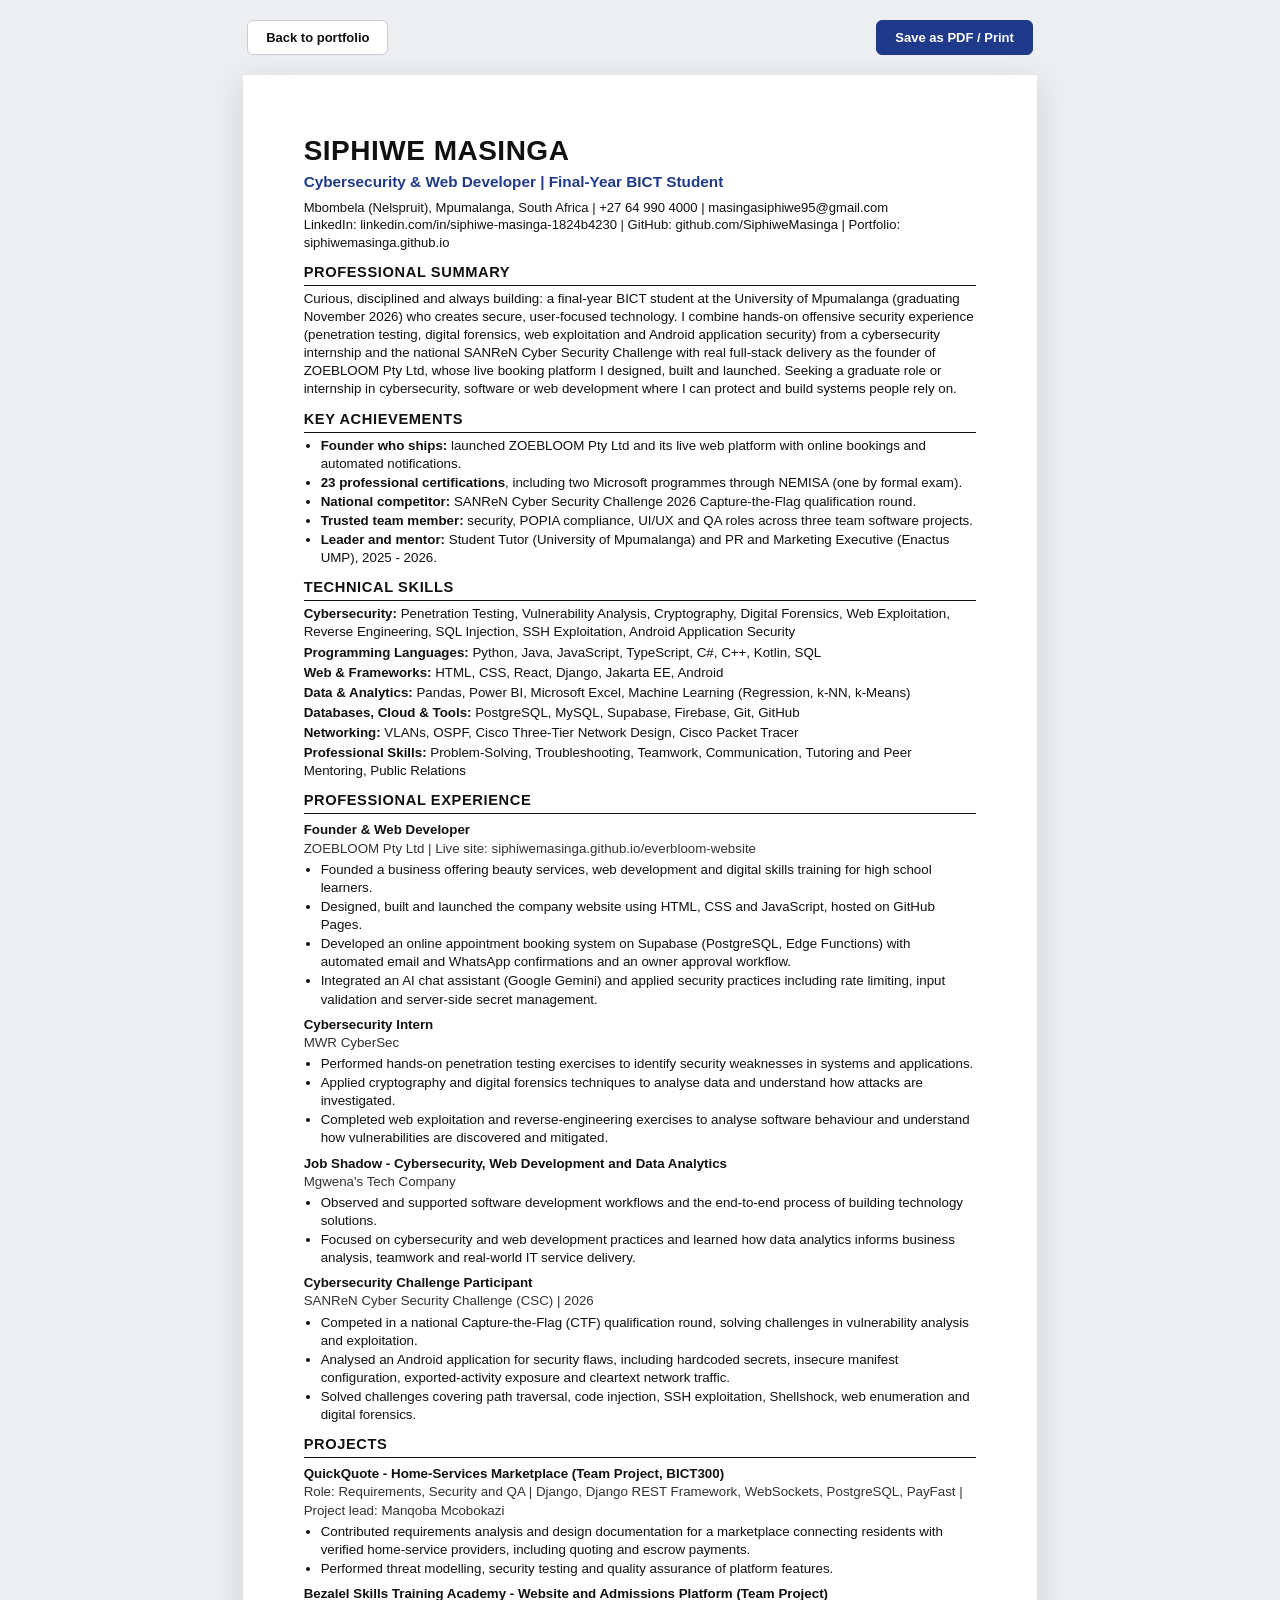
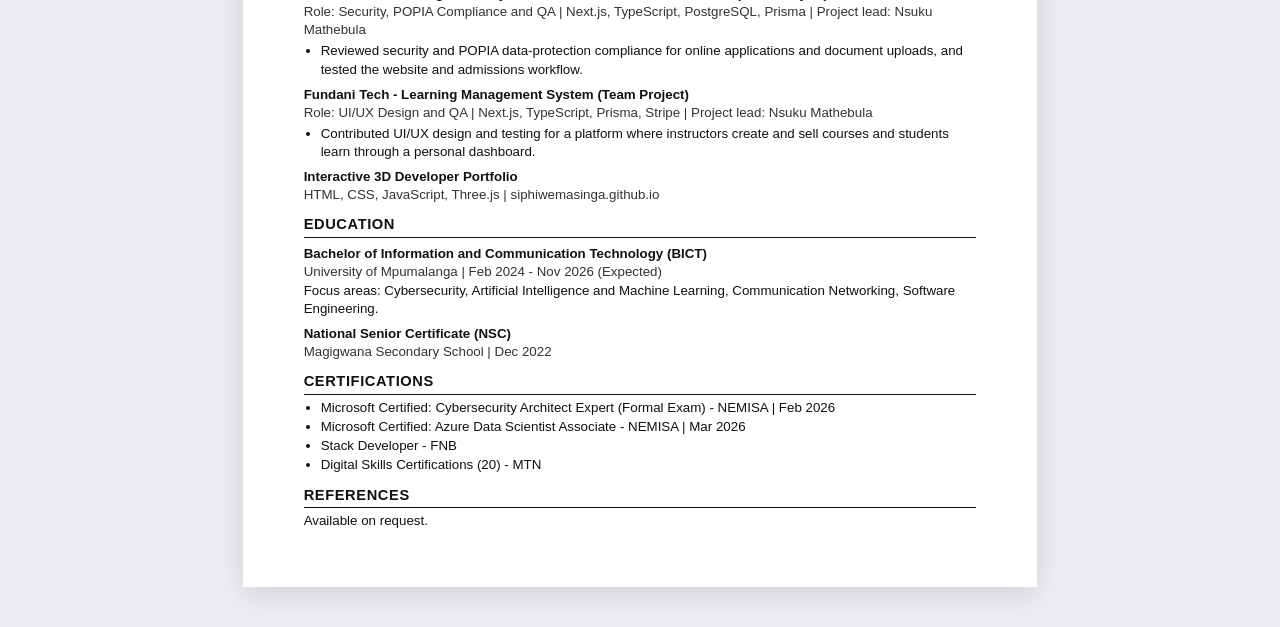
==== commit 0c6b6ac6: "Strengthen the CV summary and link the FNB certificate to LinkedIn - Rewrite the CV summary from the" ====
--- a/cv/index.html
+++ b/cv/index.html
@@ -171,15 +171,24 @@
 
       <h2>Professional Summary</h2>
       <p>
-        Final-year BICT student at the University of Mpumalanga (graduating November 2026) with
-        hands-on experience in cybersecurity and full-stack web development, gained through a
-        cybersecurity internship, the national SANReN Cyber Security Challenge and team software
-        projects. Founder of ZOEBLOOM Pty Ltd, for which I built and launched a live web platform with
-        online bookings and automated email and WhatsApp notifications. Holder of 23 professional
-        certifications, including Microsoft Cybersecurity Architect Expert and Azure Data Scientist
-        Associate training through NEMISA. Seeking a graduate role or internship in cybersecurity,
-        software or web development.
+        Curious, disciplined and always building: a final-year BICT student at the University of
+        Mpumalanga (graduating November 2026) who creates secure, user-focused technology. I combine
+        hands-on offensive security experience (penetration testing, digital forensics, web
+        exploitation and Android application security) from a cybersecurity internship and the
+        national SANReN Cyber Security Challenge with real full-stack delivery as the founder of
+        ZOEBLOOM Pty Ltd, whose live booking platform I designed, built and launched. Seeking a
+        graduate role or internship in cybersecurity, software or web development where I can protect
+        and build systems people rely on.
       </p>
+
+      <h2>Key Achievements</h2>
+      <ul>
+        <li><strong>Founder who ships:</strong> launched ZOEBLOOM Pty Ltd and its live web platform with online bookings and automated notifications.</li>
+        <li><strong>23 professional certifications</strong>, including two Microsoft programmes through NEMISA (one by formal exam).</li>
+        <li><strong>National competitor:</strong> SANReN Cyber Security Challenge 2026 Capture-the-Flag qualification round.</li>
+        <li><strong>Trusted team member:</strong> security, POPIA compliance, UI/UX and QA roles across three team software projects.</li>
+        <li><strong>Leader and mentor:</strong> Student Tutor (University of Mpumalanga) and PR and Marketing Executive (Enactus UMP), 2025 - 2026.</li>
+      </ul>
 
       <h2>Technical Skills</h2>
       <div class="skills">
@@ -196,7 +205,7 @@
 
       <div class="entry">
         <h3>Founder &amp; Web Developer</h3>
-        <p class="entry-meta">ZOEBLOOM Pty Ltd</p>
+        <p class="entry-meta">ZOEBLOOM Pty Ltd | Live site: siphiwemasinga.github.io/everbloom-website</p>
         <ul>
           <li>Founded a business offering beauty services, web development and digital skills training for high school learners.</li>
           <li>Designed, built and launched the company website using HTML, CSS and JavaScript, hosted on GitHub Pages.</li>
@@ -235,14 +244,6 @@
       </div>
 
       <h2>Projects</h2>
-
-      <div class="entry">
-        <h3>ZOEBLOOM Business Website and Booking Platform</h3>
-        <p class="entry-meta">HTML, CSS, JavaScript, Supabase, PostgreSQL, WhatsApp Cloud API, Google Gemini | siphiwemasinga.github.io/everbloom-website</p>
-        <ul>
-          <li>Responsive business website with a services slideshow, enquiry forms, AI chat assistant, and appointment bookings confirmed by the owner, with clients notified by email and WhatsApp.</li>
-        </ul>
-      </div>
 
       <div class="entry">
         <h3>QuickQuote - Home-Services Marketplace (Team Project, BICT300)</h3>
@@ -295,12 +296,6 @@
         <li>Digital Skills Certifications (20) - MTN</li>
       </ul>
 
-      <h2>Leadership and Achievements</h2>
-      <ul>
-        <li>Student Tutor - University of Mpumalanga | 2025 - 2026: helped fellow students understand course content and build confidence.</li>
-        <li>PR and Marketing Executive - Enactus UMP | 2025 - 2026: promoted the society's projects to students and the community.</li>
-      </ul>
-
       <h2>References</h2>
       <div class="references">
         <p>Available on request.</p>
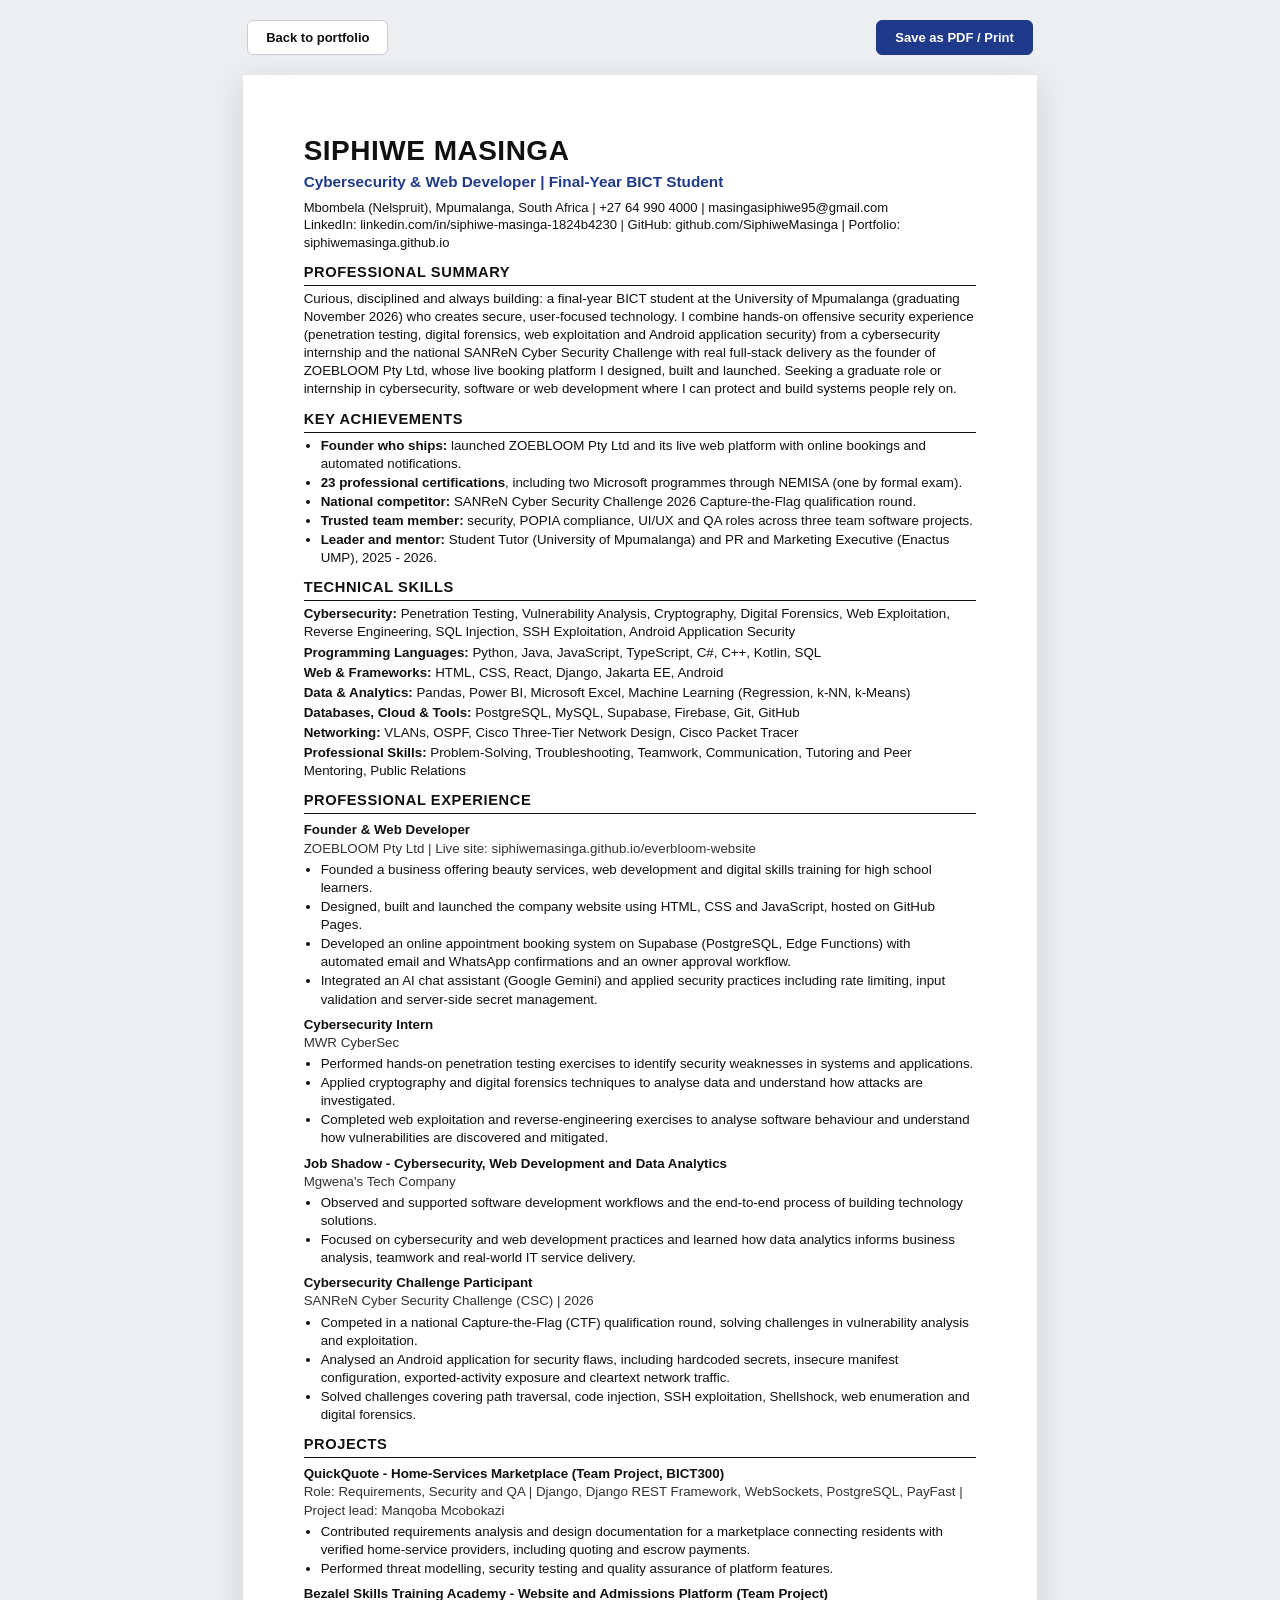
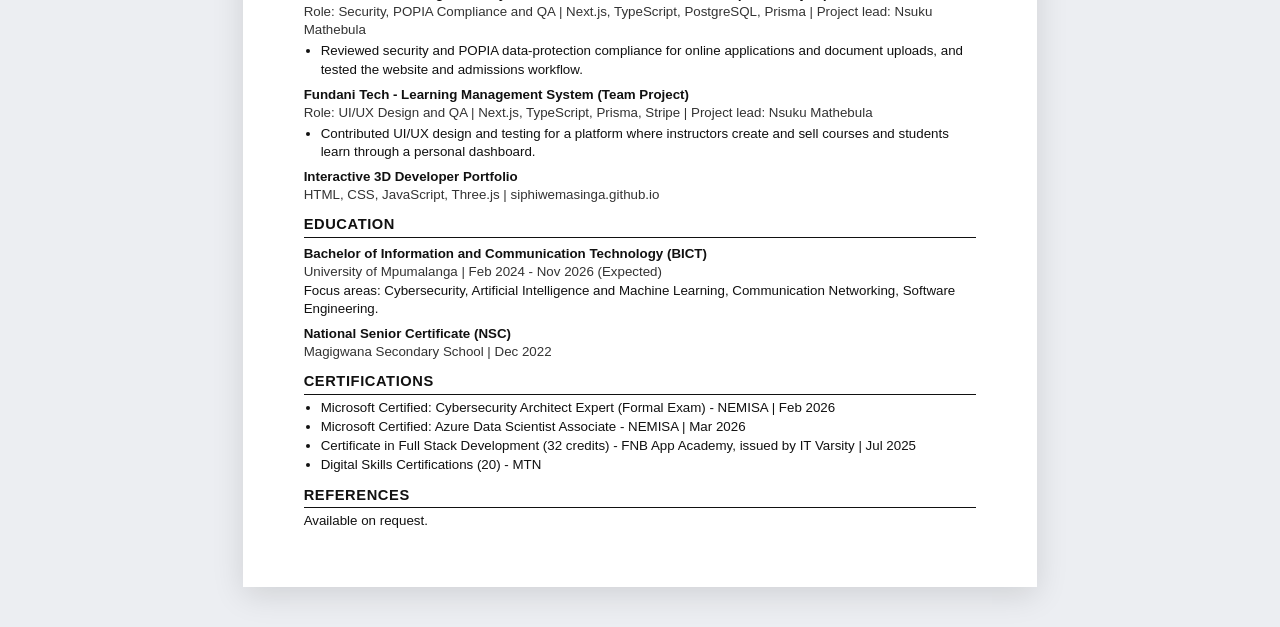
==== commit cb4948ff: "Attach the FNB Full Stack Development certificate The FNB card now opens the certificate and uses it" ====
--- a/cv/index.html
+++ b/cv/index.html
@@ -292,7 +292,7 @@
       <ul>
         <li>Microsoft Certified: Cybersecurity Architect Expert (Formal Exam) - NEMISA | Feb 2026</li>
         <li>Microsoft Certified: Azure Data Scientist Associate - NEMISA | Mar 2026</li>
-        <li>Stack Developer - FNB</li>
+        <li>Certificate in Full Stack Development (32 credits) - FNB App Academy, issued by IT Varsity | Jul 2025</li>
         <li>Digital Skills Certifications (20) - MTN</li>
       </ul>
 
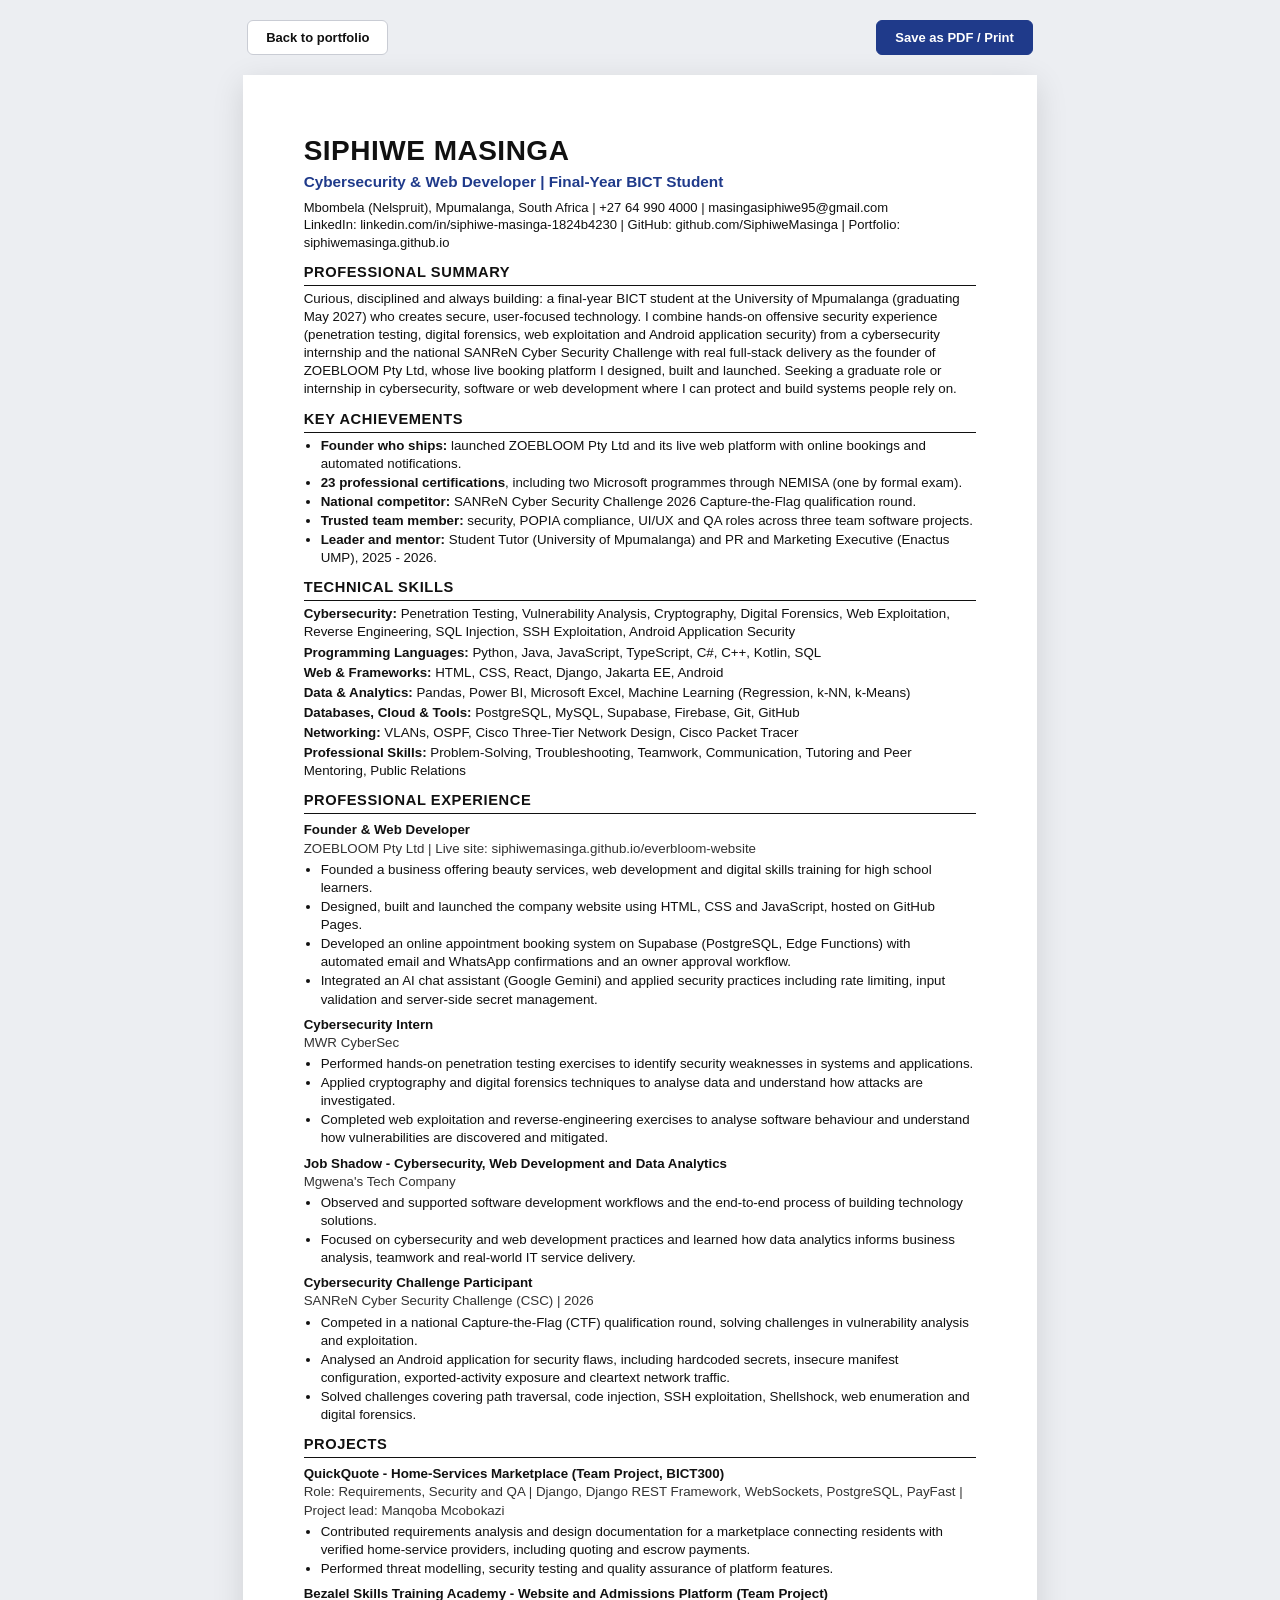
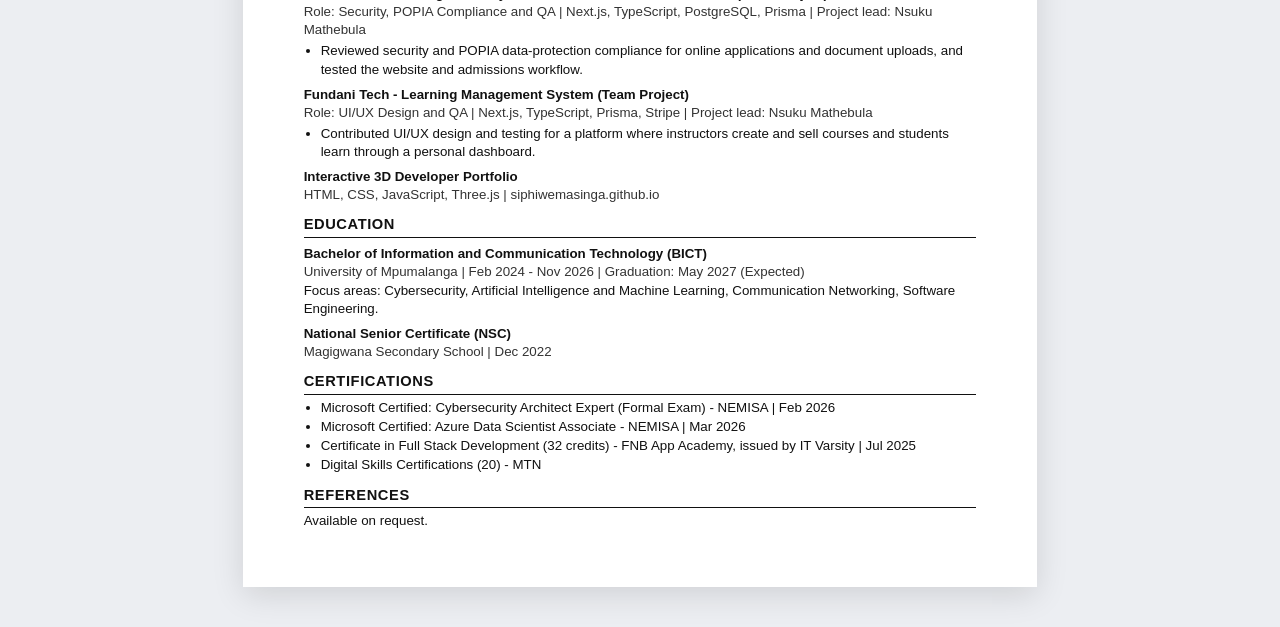
==== commit afda045b: "Update graduation date to May 2027 Co-Authored-By: Claude Opus 5.5 <noreply@anthropic.com>" ====
--- a/cv/index.html
+++ b/cv/index.html
@@ -172,7 +172,7 @@
       <h2>Professional Summary</h2>
       <p>
         Curious, disciplined and always building: a final-year BICT student at the University of
-        Mpumalanga (graduating November 2026) who creates secure, user-focused technology. I combine
+        Mpumalanga (graduating May 2027) who creates secure, user-focused technology. I combine
         hands-on offensive security experience (penetration testing, digital forensics, web
         exploitation and Android application security) from a cybersecurity internship and the
         national SANReN Cyber Security Challenge with real full-stack delivery as the founder of
@@ -279,7 +279,7 @@
 
       <div class="entry">
         <h3>Bachelor of Information and Communication Technology (BICT)</h3>
-        <p class="entry-meta">University of Mpumalanga | Feb 2024 - Nov 2026 (Expected)</p>
+        <p class="entry-meta">University of Mpumalanga | Feb 2024 - Nov 2026 | Graduation: May 2027 (Expected)</p>
         <p>Focus areas: Cybersecurity, Artificial Intelligence and Machine Learning, Communication Networking, Software Engineering.</p>
       </div>
 
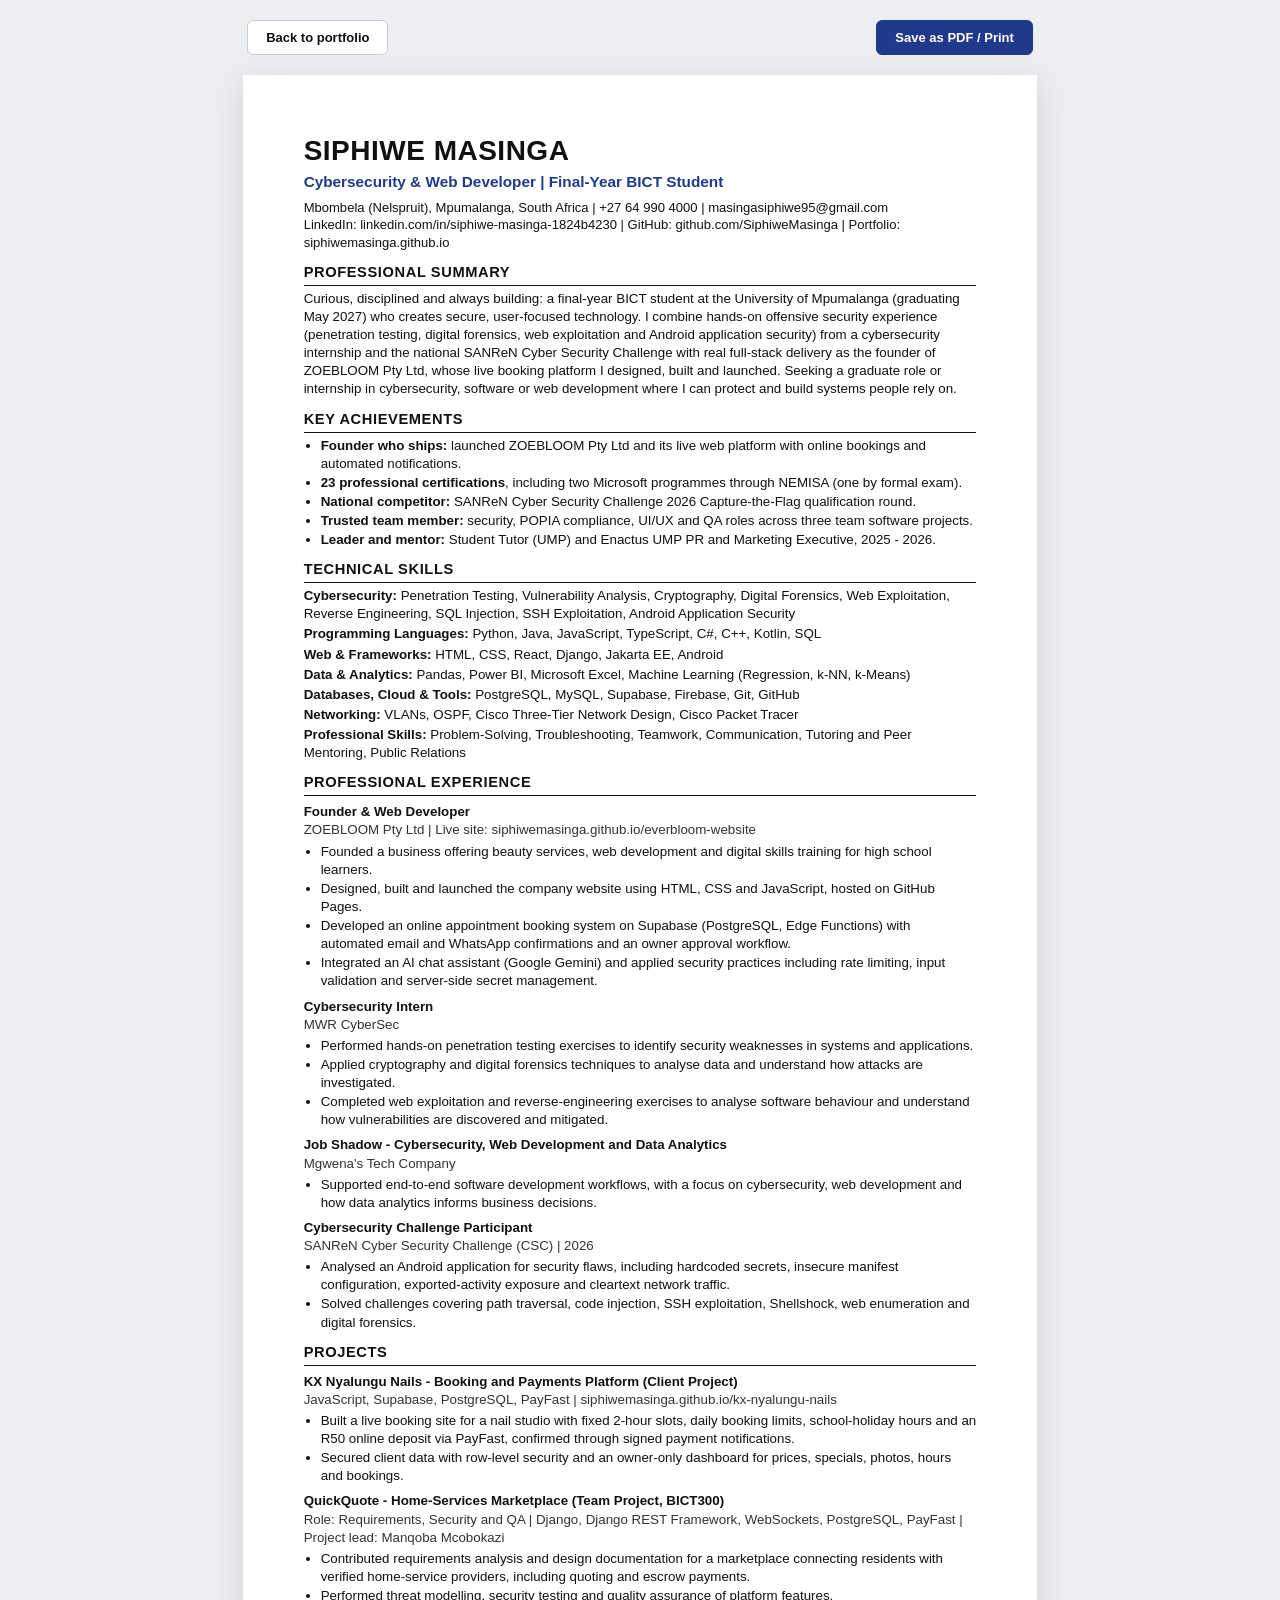
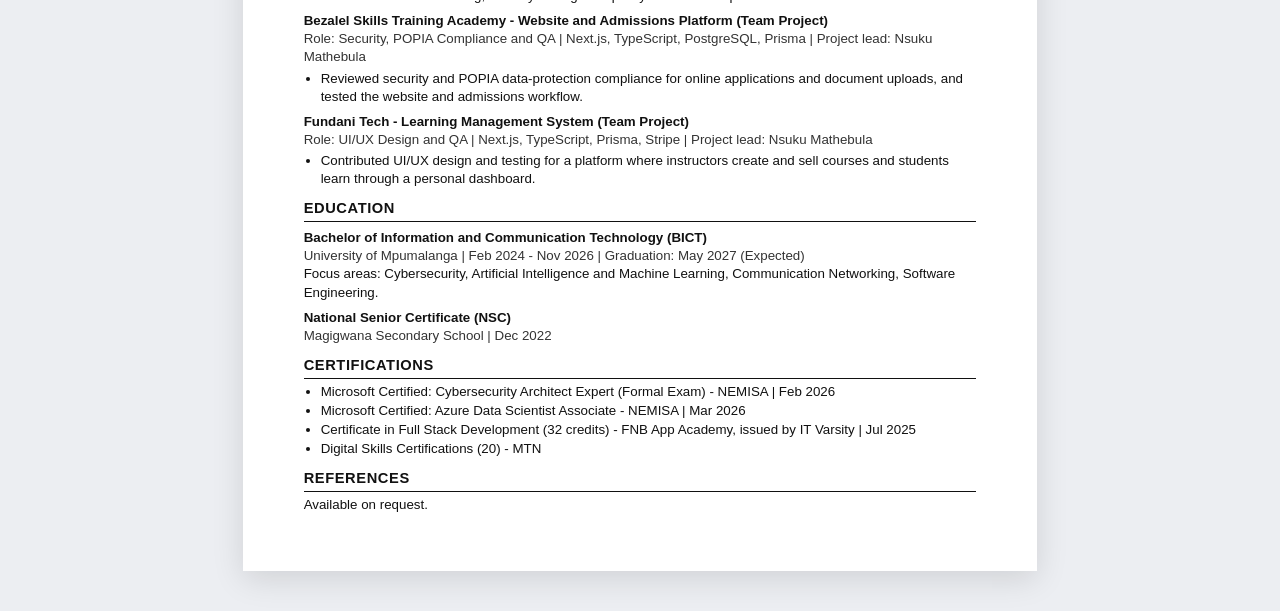
==== commit c815eea5: "Add the KX Nyalungu Nails booking platform to the portfolio and CV Featured project card with a scre" ====
--- a/cv/index.html
+++ b/cv/index.html
@@ -187,7 +187,7 @@
         <li><strong>23 professional certifications</strong>, including two Microsoft programmes through NEMISA (one by formal exam).</li>
         <li><strong>National competitor:</strong> SANReN Cyber Security Challenge 2026 Capture-the-Flag qualification round.</li>
         <li><strong>Trusted team member:</strong> security, POPIA compliance, UI/UX and QA roles across three team software projects.</li>
-        <li><strong>Leader and mentor:</strong> Student Tutor (University of Mpumalanga) and PR and Marketing Executive (Enactus UMP), 2025 - 2026.</li>
+        <li><strong>Leader and mentor:</strong> Student Tutor (UMP) and Enactus UMP PR and Marketing Executive, 2025 - 2026.</li>
       </ul>
 
       <h2>Technical Skills</h2>
@@ -228,8 +228,7 @@
         <h3>Job Shadow - Cybersecurity, Web Development and Data Analytics</h3>
         <p class="entry-meta">Mgwena's Tech Company</p>
         <ul>
-          <li>Observed and supported software development workflows and the end-to-end process of building technology solutions.</li>
-          <li>Focused on cybersecurity and web development practices and learned how data analytics informs business analysis, teamwork and real-world IT service delivery.</li>
+          <li>Supported end-to-end software development workflows, with a focus on cybersecurity, web development and how data analytics informs business decisions.</li>
         </ul>
       </div>
 
@@ -237,7 +236,6 @@
         <h3>Cybersecurity Challenge Participant</h3>
         <p class="entry-meta">SANReN Cyber Security Challenge (CSC) | 2026</p>
         <ul>
-          <li>Competed in a national Capture-the-Flag (CTF) qualification round, solving challenges in vulnerability analysis and exploitation.</li>
           <li>Analysed an Android application for security flaws, including hardcoded secrets, insecure manifest configuration, exported-activity exposure and cleartext network traffic.</li>
           <li>Solved challenges covering path traversal, code injection, SSH exploitation, Shellshock, web enumeration and digital forensics.</li>
         </ul>
@@ -246,6 +244,15 @@
       <h2>Projects</h2>
 
       <div class="entry">
+        <h3>KX Nyalungu Nails - Booking and Payments Platform (Client Project)</h3>
+        <p class="entry-meta">JavaScript, Supabase, PostgreSQL, PayFast | siphiwemasinga.github.io/kx-nyalungu-nails</p>
+        <ul>
+          <li>Built a live booking site for a nail studio with fixed 2-hour slots, daily booking limits, school-holiday hours and an R50 online deposit via PayFast, confirmed through signed payment notifications.</li>
+          <li>Secured client data with row-level security and an owner-only dashboard for prices, specials, photos, hours and bookings.</li>
+        </ul>
+      </div>
+
+      <div class="entry">
         <h3>QuickQuote - Home-Services Marketplace (Team Project, BICT300)</h3>
         <p class="entry-meta">Role: Requirements, Security and QA | Django, Django REST Framework, WebSockets, PostgreSQL, PayFast | Project lead: Manqoba Mcobokazi</p>
         <ul>
@@ -270,10 +277,6 @@
         </ul>
       </div>
 
-      <div class="entry">
-        <h3>Interactive 3D Developer Portfolio</h3>
-        <p class="entry-meta">HTML, CSS, JavaScript, Three.js | siphiwemasinga.github.io</p>
-      </div>
 
       <h2>Education</h2>
 
